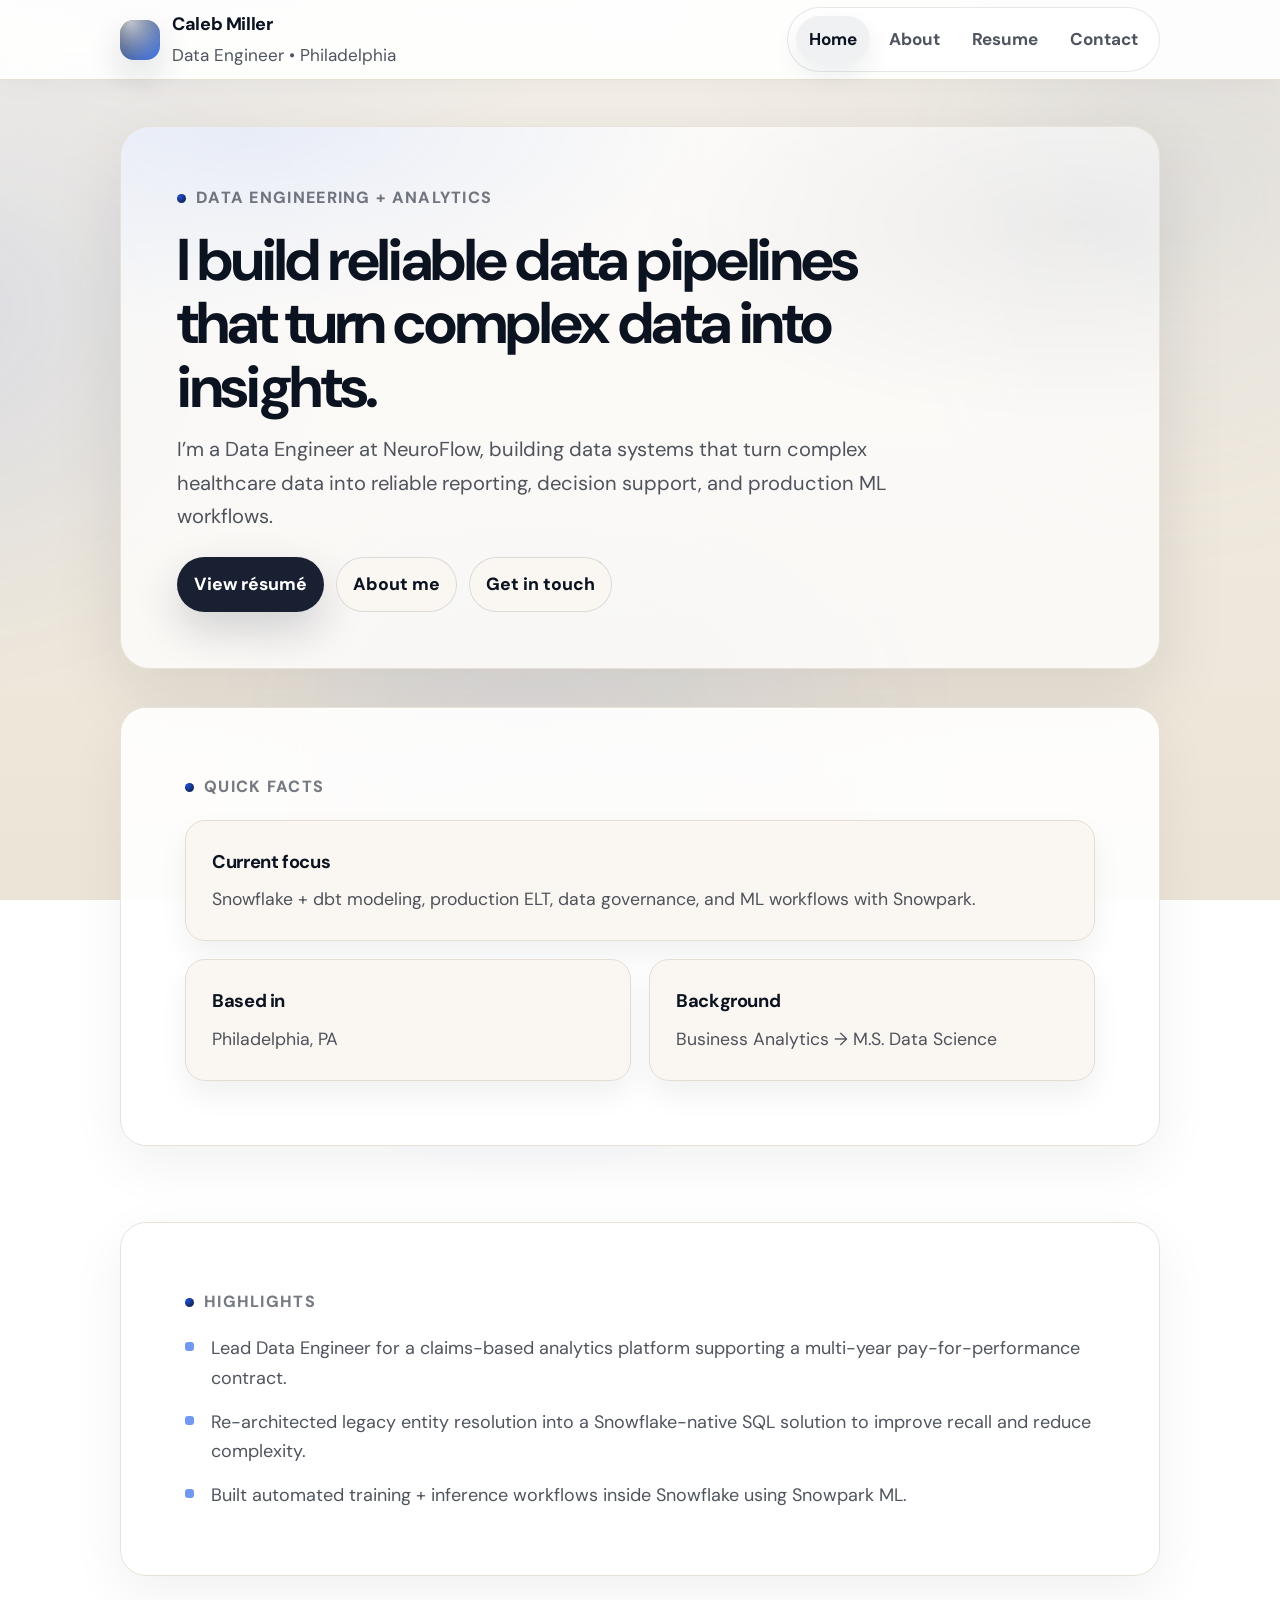
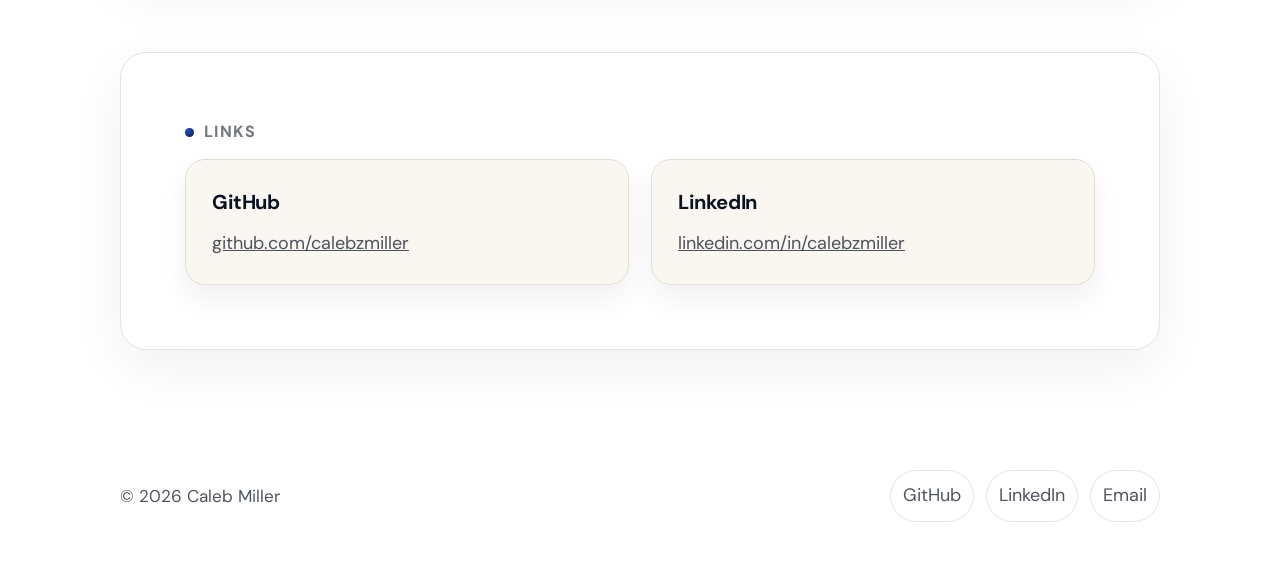
==== index.html @ ff4984d1 "change wording" ====
<!doctype html>
<html lang="en">
<head>
  <meta charset="UTF-8" />
  <meta name="viewport" content="width=device-width, initial-scale=1" />
  <title>Caleb Miller — Data Engineer</title>
  <meta name="description" content="Caleb Miller — Data Engineer in Philadelphia building Snowflake + dbt data platforms in healthcare." />
  <link rel="stylesheet" href="./styles.css?v=1" />
  <link rel="preconnect" href="https://fonts.googleapis.com" />
  <link rel="preconnect" href="https://fonts.gstatic.com" crossorigin />
  <link href="https://fonts.googleapis.com/css2?family=DM+Sans:ital,opsz,wght@0,9..40,400;0,9..40,600;0,9..40,700;1,9..40,400&display=swap" rel="stylesheet" />
</head>
<body>
  <a class="skip-link" href="#main">Skip to content</a>
  <div class="bg-blob blob-1" aria-hidden="true"></div>
  <div class="bg-blob blob-2" aria-hidden="true"></div>
  <div class="bg-blob blob-3" aria-hidden="true"></div>

  <header class="site-header">
    <div class="nav-inner">
      <a class="brand" href="./index.html" aria-label="Home">
        <span class="mark" aria-hidden="true"></span>
        <span>
          <span class="name">Caleb Miller</span>
          <span class="role">Data Engineer • Philadelphia</span>
        </span>
      </a>

      <nav class="nav-links" aria-label="Primary">
        <a class="active" href="./index.html">Home</a>
        <a href="./about.html">About</a>
        <a href="./resume.html">Resume</a>
        <a href="./contact.html">Contact</a>
      </nav>
    </div>
  </header>

  <main id="main">
    <section class="hero">
      <div class="hero-grid hero-grid--single">
        <div>
          <span class="kicker"><span class="dot" aria-hidden="true"></span>Data engineering + analytics</span>
          <h1 class="h1">I build reliable data pipelines that turn complex data into insights.</h1>
          <p class="lede">I’m a Data Engineer at NeuroFlow, building data systems that turn complex healthcare data into reliable reporting, decision support, and production ML workflows.</p>

          <div class="actions">
            <a class="btn primary" href="./resume.html">View résumé</a>
            <a class="btn ghost" href="./about.html">About me</a>
            <a class="btn ghost" href="./contact.html">Get in touch</a>
          </div>
        </div>
      </div>
    </section>

    <section class="section">
      <span class="kicker"><span class="dot" aria-hidden="true"></span>Quick facts</span>
      <div class="grid facts">
        <div class="card fact" style="grid-column: span 12;">
          <h3>Current focus</h3>
          <p>Snowflake + dbt modeling, production ELT, data governance, and ML workflows with Snowpark.</p>
        </div>
        <div class="card fact" style="grid-column: span 6;">
          <h3>Based in</h3>
          <p>Philadelphia, PA</p>
        </div>
        <div class="card fact" style="grid-column: span 6;">
          <h3>Background</h3>
          <p>Business Analytics → M.S. Data Science</p>
        </div>
      </div>
    </section>

    <section class="section">
      <span class="kicker"><span class="dot" aria-hidden="true"></span>Highlights</span>
      <ul class="list">
        <li><span class="bullet" aria-hidden="true"></span><span>Lead Data Engineer for a claims-based analytics platform supporting a multi-year pay-for-performance contract.</span></li>
        <li><span class="bullet" aria-hidden="true"></span><span>Re-architected legacy entity resolution into a Snowflake-native SQL solution to improve recall and reduce complexity.</span></li>
        <li><span class="bullet" aria-hidden="true"></span><span>Built automated training + inference workflows inside Snowflake using Snowpark ML.</span></li>
      </ul>
    </section>

    <section class="section">
      <span class="kicker"><span class="dot" aria-hidden="true"></span>Links</span>
      <div class="grid mt12">
        <div class="card">
          <h3>GitHub</h3>
          <p><a href="https://github.com/calebzmiller" target="_blank" rel="noopener noreferrer">github.com/calebzmiller</a></p>
        </div>
        <div class="card">
          <h3>LinkedIn</h3>
          <p><a href="https://linkedin.com/in/calebzmiller" target="_blank" rel="noopener noreferrer">linkedin.com/in/calebzmiller</a></p>
        </div>
      </div>
    </section>
  </main>

  <footer class="site-footer">
    <div class="footer-inner">
      <div class="small">© <span id="year">2026</span> Caleb Miller</div>
      <nav class="social" aria-label="Social">
        <a href="https://github.com/calebzmiller" target="_blank" rel="noopener noreferrer">GitHub</a>
        <a href="https://linkedin.com/in/calebzmiller" target="_blank" rel="noopener noreferrer">LinkedIn</a>
        <a href="./contact.html">Email</a>
      </nav>
    </div>
  </footer>
</body>
</html>
---- styles.css ----
/* =========================================================
   Caleb Miller — Clean Glass (HTML/CSS only)
   White-first, spacious, modern.
   ========================================================= */

/* Reset */
*, *::before, *::after { box-sizing: border-box; }
html, body { height: 100%; }
body { margin: 0; }
img { max-width: 100%; display: block; }
a { color: inherit; }

:root {
  /* Typography */
  --font: "DM Sans", system-ui, -apple-system, Segoe UI, Roboto, Helvetica, Arial, sans-serif;

  /* Layout */
  --container: 1040px;
  --nav-height: 80px;

  --radius-xl: 26px;
  --radius-lg: 20px;
  --radius-md: 16px;
  --radius-sm: 12px;

  /* Shadows */
  --shadow-soft: 0 24px 70px rgba(15, 23, 42, .10);
  --shadow-card: 0 18px 42px rgba(15, 23, 42, .07);

  /* Glass */
  --glass-bg: rgba(255, 255, 255, 0.74);
  --glass-stroke: rgba(232, 225, 214, 0.95);
  --glass-shadow: var(--shadow-soft);

  /* Surfaces */
  --surface-bg: rgba(255, 255, 255, 0.90);
  --surface-stroke: #e8e1d6;
  --card-bg: #faf7f2;
  --card-stroke: #e4ddd2;

  /* White-first palette */
  --bg0: #f3efe8;
  --bg1: #ece4d6;
  --text: #0b1220;
  --muted: rgba(11, 18, 32, 0.72);
  --muted-2: rgba(11, 18, 32, 0.56);

  /* Accent (subtle, professional) */
  --accent: #0f172a;   /* navy */
  --accent-2: #1d4ed8; /* blue */

  --focus: rgba(37, 99, 235, .18);
}



html {
  font-family: var(--font);
  font-size: 18px;
  line-height: 1.65;
  color: var(--text);
  background:
    radial-gradient(900px 560px at 12% -14%, rgba(29,78,216,.09), transparent 58%),
    radial-gradient(860px 520px at 92% 0%, rgba(15,23,42,.05), transparent 60%),
    radial-gradient(820px 520px at 48% 118%, rgba(180, 154, 106, .14), transparent 58%),
    linear-gradient(180deg, var(--bg0), var(--bg1));
  background-attachment: fixed;
}

body {
  min-height: 100%;
  display: flex;
  flex-direction: column;
}

/* Accessibility */
.skip-link {
  position: absolute;
  left: -999px;
  top: 12px;
  z-index: 999;
  padding: 10px 12px;
  border-radius: 12px;
  background: var(--glass-bg);
  border: 1px solid var(--glass-stroke);
}
.skip-link:focus { left: 12px; }

/* Decorative blobs (CSS only, very subtle) */
.bg-blob {
  position: fixed;
  width: 560px;
  height: 560px;
  filter: blur(70px);
  opacity: .22;
  pointer-events: none;
  z-index: -1;
  transform: translate3d(0,0,0);
  animation: floaty 16s ease-in-out infinite;
}
.bg-blob.blob-1 {
  left: -220px;
  top: 140px;
  background: radial-gradient(circle at 30% 30%, rgba(37,99,235,.55), transparent 62%);
}
.bg-blob.blob-2 {
  right: -260px;
  top: 40px;
  width: 520px;
  height: 520px;
  background: radial-gradient(circle at 30% 30%, rgba(148,163,184,.65), transparent 62%);
  animation-duration: 18s;
}
.bg-blob.blob-3 {
  left: 25%;
  bottom: -320px;
  width: 680px;
  height: 680px;
  background: radial-gradient(circle at 30% 30%, rgba(37,99,235,.38), transparent 62%);
  animation-duration: 20s;
}

@keyframes floaty {
  0%, 100% { transform: translateY(0) translateX(0) scale(1); }
  50% { transform: translateY(-22px) translateX(12px) scale(1.03); }
}

/* Header / Nav */
.site-header {
  position: sticky;
  top: 0;
  z-index: 50;
  min-height: var(--nav-height);
  display: flex;
  align-items: center;
  backdrop-filter: blur(16px);
  -webkit-backdrop-filter: blur(16px);
  background: rgba(255, 255, 255, 0.92);
  border-bottom: 1px solid #e6dfd4;
  box-shadow: 0 6px 20px rgba(0, 0, 0, 0.03);
  padding: 1.25rem 0;
}


.nav-inner {
  width: min(var(--container), calc(100% - 40px));
  margin: 0 auto;
  display: flex;
  align-items: center;
  justify-content: space-between;
  gap: 18px;
}

.brand {
  display: flex;
  align-items: center;
  gap: 12px;
  text-decoration: none;
}

.mark {
  width: 40px;
  height: 40px;
  border-radius: 14px;
  background: linear-gradient(135deg, rgba(15,23,42,.92), rgba(37,99,235,.82));
  box-shadow: 0 16px 34px rgba(15,23,42,.14);
  position: relative;
  overflow: hidden;
}
.mark::after {
  content: "";
  position: absolute;
  inset: -40%;
  background: radial-gradient(circle at 30% 30%, rgba(255,255,255,.70), transparent 58%);
  transform: rotate(18deg);
}

.brand .name { font-weight: 750; letter-spacing: -0.02em; }
.brand .role {
  display: block;
  font-size: .95rem;
  color: var(--muted);
  margin-top: 2px;
}

.nav-links {
  display: flex;
  align-items: center;
  gap: 6px;
  padding: 8px;
  border-radius: 999px;
  background: rgba(255,255,255,.70);
  border: 1px solid rgba(15,23,42,.10);
}


.nav-links a {
  text-decoration: none;
  color: var(--muted);
  font-weight: 700;
  font-size: .95rem;
  padding: 9px 13px;
  border-radius: 999px;
  transition: background .2s ease, color .2s ease, transform .2s ease;
}

.nav-links a:hover {
  color: var(--text);
  background: rgba(37,99,235,.08);
}

.nav-links a.active {
  color: var(--text);
  background: rgba(15,23,42,.06);
  box-shadow: 0 12px 26px rgba(15,23,42,.08);
}


/* Main layout */
main {
  width: min(var(--container), calc(100% - 40px));
  margin: 46px auto 86px;
  flex: 1;
}

.section {
  padding: clamp(44px, 5vw, 64px);
  border-radius: var(--radius-xl);
  background: var(--surface-bg);
  border: 1px solid var(--surface-stroke);
  box-shadow: 0 18px 55px rgba(15, 23, 42, .06);
}

.section + .section { margin-top: 76px; }


.section{
  position: relative;
  overflow: hidden;
}
.section::before{
  content:"";
  position:absolute;
  inset:0;
  border-radius: inherit;
  pointer-events:none;
  box-shadow: inset 0 1px 0 rgba(255,255,255,.75), inset 0 0 0 1px rgba(255,255,255,.20);
}
.section > *{
  position: relative;
}
.kicker {
  display: inline-flex;
  align-items: center;
  gap: 10px;
  font-size: .9rem;
  font-weight: 800;
  letter-spacing: 0.08em;
  color: var(--muted-2);
  text-transform: uppercase;
}

.kicker .dot {
  width: 9px;
  height: 9px;
  border-radius: 999px;
  background: radial-gradient(circle at 30% 30%, var(--accent-2), var(--accent));
}

.h1 {
  font-size: clamp(2.1rem, 4.6vw, 3.6rem);
  line-height: 1.08;
  margin: 16px 0 14px;
  letter-spacing: -0.04em;
}

.lede {
  font-size: 1.12rem;
  color: var(--muted);
  max-width: 70ch;
  margin: 0;
}

/* Hero */
.hero {
  margin-bottom: 6px;
  padding: 56px;
  border-radius: calc(var(--radius-xl) + 4px);
  background:
    radial-gradient(820px 340px at 12% 0%, rgba(37,99,235,.09), transparent 58%),
    radial-gradient(760px 340px at 92% 18%, rgba(15,23,42,.06), transparent 58%),
    var(--glass-bg);
  border: 1px solid var(--glass-stroke);
  box-shadow: var(--glass-shadow);
  overflow: hidden;
  position: relative;
}

.hero-grid {
  display: grid;
  grid-template-columns: 1.2fr .8fr;
  gap: 34px;
  align-items: center;
}

@media (max-width: 920px) {
  .hero { padding: 44px; }
  .hero-grid { grid-template-columns: 1fr; gap: 26px; }
}

.hero .actions {
  display: flex;
  gap: 12px;
  flex-wrap: wrap;
  margin-top: 24px;
}

.actions {
  display: flex;
  gap: 12px;
  flex-wrap: wrap;
  margin-top: 16px;
}

/* Buttons */
.btn {
  display: inline-flex;
  align-items: center;
  justify-content: center;
  gap: 10px;
  padding: 12px 16px;
  border-radius: 999px;
  border: 1px solid rgba(15,23,42,.14);
  text-decoration: none;
  font-weight: 800;
  font-size: .98rem;
  transition: transform .15s ease, box-shadow .15s ease, background .15s ease, border-color .15s ease;
  will-change: transform;
}

.btn.primary {
  background: rgba(15,23,42,.96);
  color: white;
  border-color: transparent;
  box-shadow: 0 18px 44px rgba(15,23,42,.18);
}

.btn.primary:hover {
  transform: translateY(-1px);
  box-shadow: 0 26px 70px rgba(15,23,42,.22);
}

.btn.ghost {
  background: rgba(250,247,242,.92);
  color: var(--text);
  border-color: rgba(15,23,42,.12);
}


.btn.ghost:hover { transform: translateY(-1px); }

/* Cards */
.grid {
  display: grid;
  grid-template-columns: repeat(12, 1fr);
  gap: 22px;
}

.card {
  grid-column: span 6;
  padding: 26px;
  border-radius: var(--radius-lg);
  background: var(--card-bg);
  border: 1px solid var(--card-stroke);
  box-shadow: 0 14px 30px rgba(15, 23, 42, .06);
}


.card h3 {
  margin: 0 0 10px;
  font-size: 1.12rem;
  letter-spacing: -0.02em;
}
.card p { margin: 0; color: var(--muted); }

@media (max-width: 920px) {
  .card { grid-column: span 12; }
}

/* Lists */
.list {
  margin: 18px 0 0;
  padding: 0;
  list-style: none;
  display: grid;
  gap: 14px;
  max-width: 78ch;
}

.list li {
  display: grid;
  grid-template-columns: 14px 1fr;
  gap: 12px;
  color: var(--muted);
}

.bullet {
  margin-top: 8px;
  width: 9px;
  height: 9px;
  border-radius: 3px;
  background: rgba(37,99,235,.65);
}

/* Timeline */
.timeline {
  margin: 18px 0 0;
  padding: 0;
  list-style: none;
  display: grid;
  gap: 16px;
}

.timeline li {
  position: relative;
  padding: 20px 22px;
  border-radius: var(--radius-lg);
  background: var(--card-bg);
  border: 1px solid var(--card-stroke);
}


.timeline .top {
  display: flex;
  flex-wrap: wrap;
  align-items: baseline;
  justify-content: space-between;
  gap: 10px;
}
.timeline .title { font-weight: 850; letter-spacing: -0.02em; }
.timeline .meta { color: var(--muted-2); font-size: .98rem; }

/* Resume embed */
.pdf {
  width: 100%;
  height: min(78vh, 880px);
  border-radius: var(--radius-xl);
  border: 1px solid var(--card-stroke);
  overflow: hidden;
  background: var(--card-bg);
}

/* Contact form */
.form {
  display: grid;
  gap: 14px;
  max-width: 720px;
}

.field { display: grid; gap: 7px; }
label { font-weight: 800; font-size: .98rem; }

input, textarea {
  font: inherit;
  padding: 13px 14px;
  border-radius: 14px;
  border: 1px solid rgba(15,23,42,.14);
  background: rgba(250,247,242,.92);
  color: var(--text);
  outline: none;
}


input:focus, textarea:focus {
  border-color: rgba(37,99,235,.55);
  box-shadow: 0 0 0 5px var(--focus);
}

.helper { color: var(--muted); font-size: .98rem; }

/* Footer */
.site-footer {
  padding: 34px 0 44px;
  color: var(--muted);
}

.footer-inner {
  width: min(var(--container), calc(100% - 40px));
  margin: 0 auto;
  display: flex;
  align-items: center;
  justify-content: space-between;
  gap: 14px;
  flex-wrap: wrap;
}

.social {
  display: flex;
  gap: 12px;
}

.social a {
  text-decoration: none;
  padding: 10px 12px;
  border-radius: 999px;
  background: rgba(255,255,255,.62);
  border: 1px solid rgba(15,23,42,.10);
  transition: transform .15s ease, background .15s ease;
}


.social a:hover { transform: translateY(-1px); background: rgba(37,99,235,.08); }

/* Small utilities */
.small { font-size: .95rem; }
.m0 { margin: 0 !important; }
.mt8 { margin-top: 8px !important; }
.mt12 { margin-top: 12px !important; }
.mt16 { margin-top: 16px !important; }
.mt20 { margin-top: 20px !important; }

/* Prose spacing for long text blocks */
.prose { max-width: 78ch; }
.prose p { margin: 0; color: var(--muted); }
.prose p + p { margin-top: 14px; }


main > section + section { margin-top: 38px; }

.hero-grid--single { grid-template-columns: 1fr; max-width: 760px; }

.facts { margin-top: 18px; gap: 18px; }
.fact h3 { font-size: 1.02rem; margin-bottom: 8px; }
.fact p { font-size: 0.98rem; }

@media (max-width: 820px) {
  main { margin: 32px auto 72px; }
  .hero { padding: 44px; }
  .section { padding: 40px; }
  main > section + section { margin-top: 28px; }
}
@media (max-width: 520px) {
  .hero { padding: 32px; }
  .section { padding: 28px; }
}
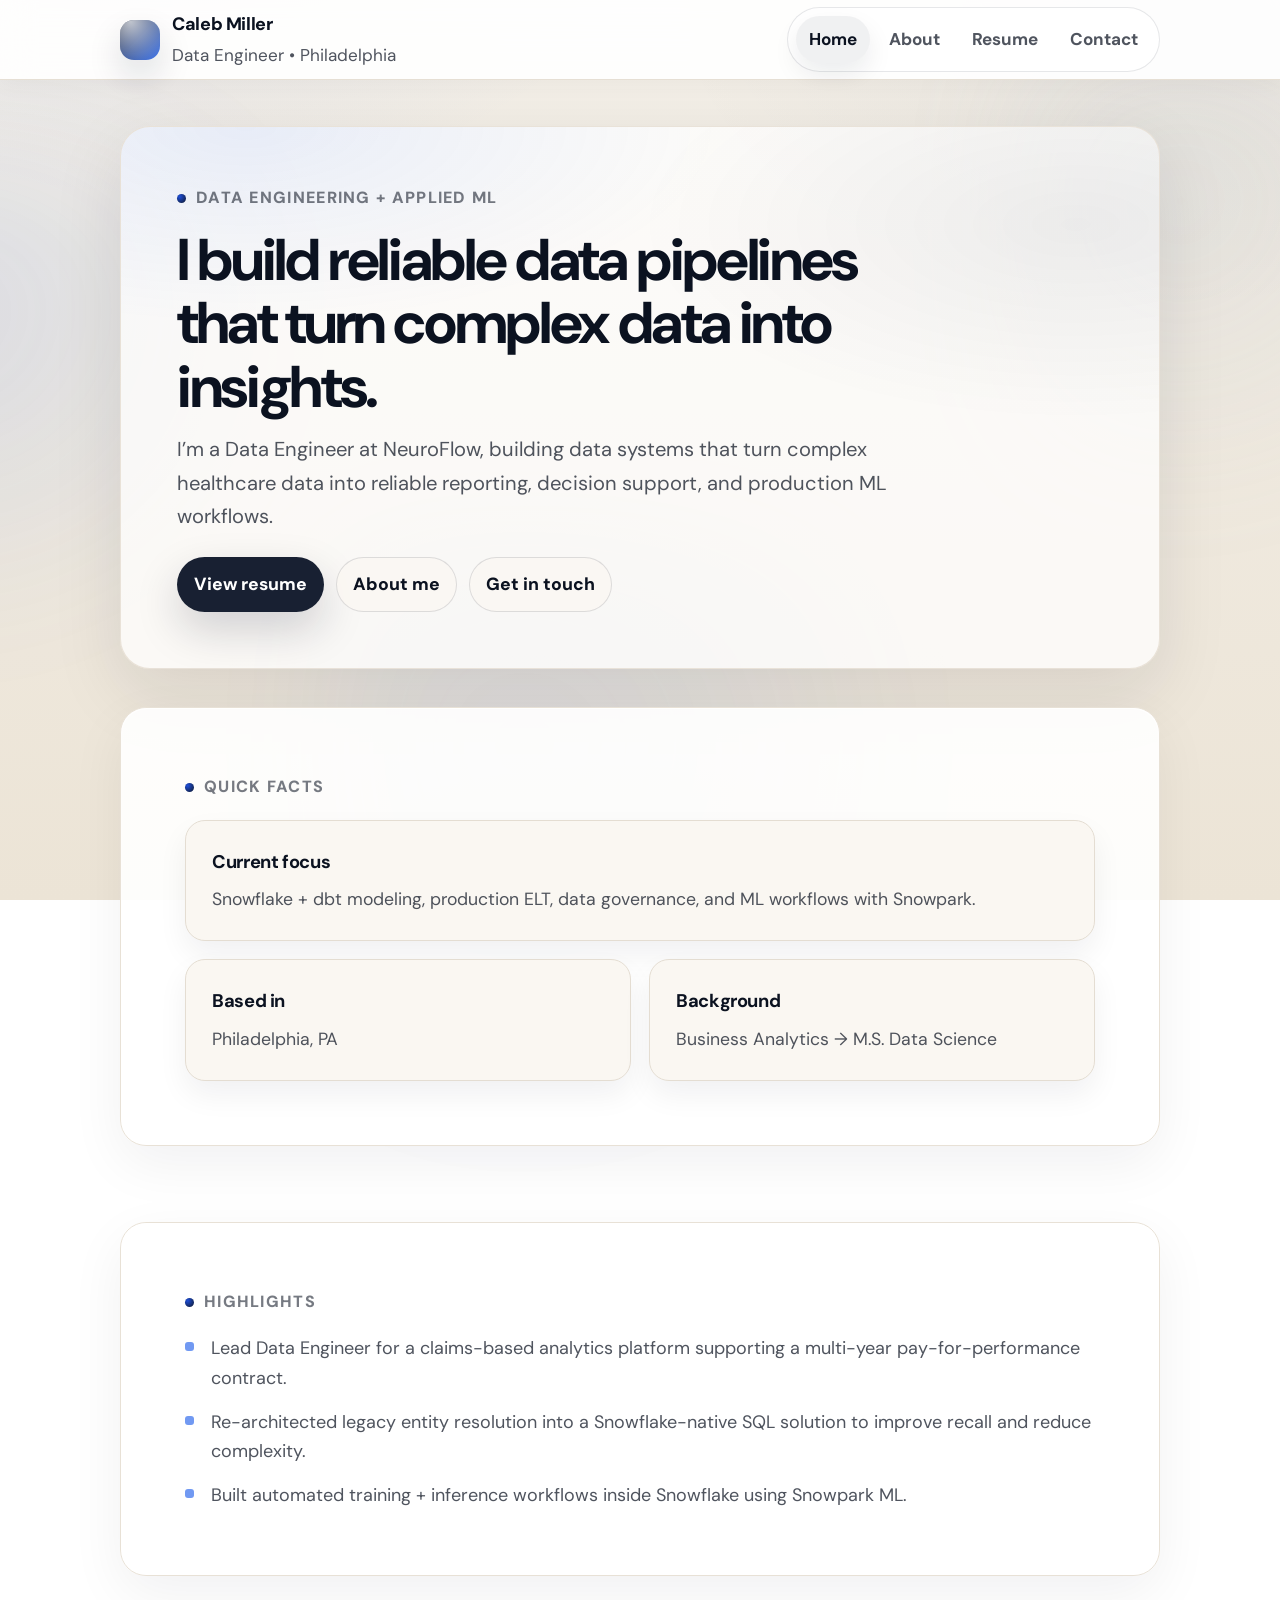
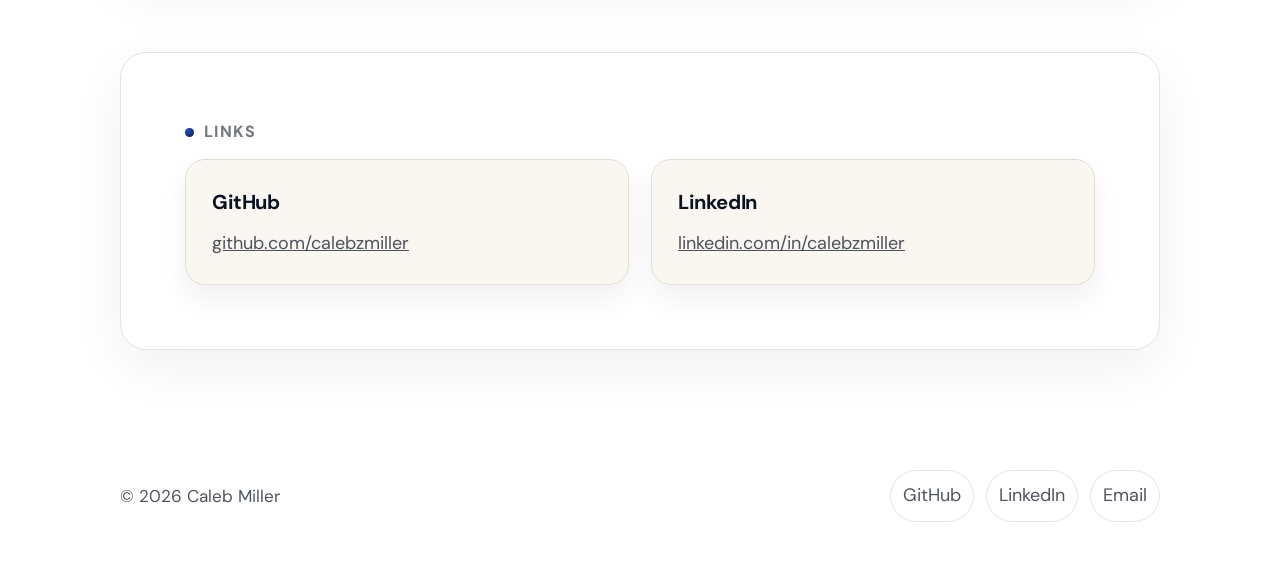
==== commit 5215b900: "update wording" ====
--- a/index.html
+++ b/index.html
@@ -39,12 +39,12 @@
     <section class="hero">
       <div class="hero-grid hero-grid--single">
         <div>
-          <span class="kicker"><span class="dot" aria-hidden="true"></span>Data engineering + analytics</span>
+          <span class="kicker"><span class="dot" aria-hidden="true"></span>Data Engineering + Applied ML</span>
           <h1 class="h1">I build reliable data pipelines that turn complex data into insights.</h1>
           <p class="lede">I’m a Data Engineer at NeuroFlow, building data systems that turn complex healthcare data into reliable reporting, decision support, and production ML workflows.</p>
 
           <div class="actions">
-            <a class="btn primary" href="./resume.html">View résumé</a>
+            <a class="btn primary" href="./resume.html">View resume</a>
             <a class="btn ghost" href="./about.html">About me</a>
             <a class="btn ghost" href="./contact.html">Get in touch</a>
           </div>
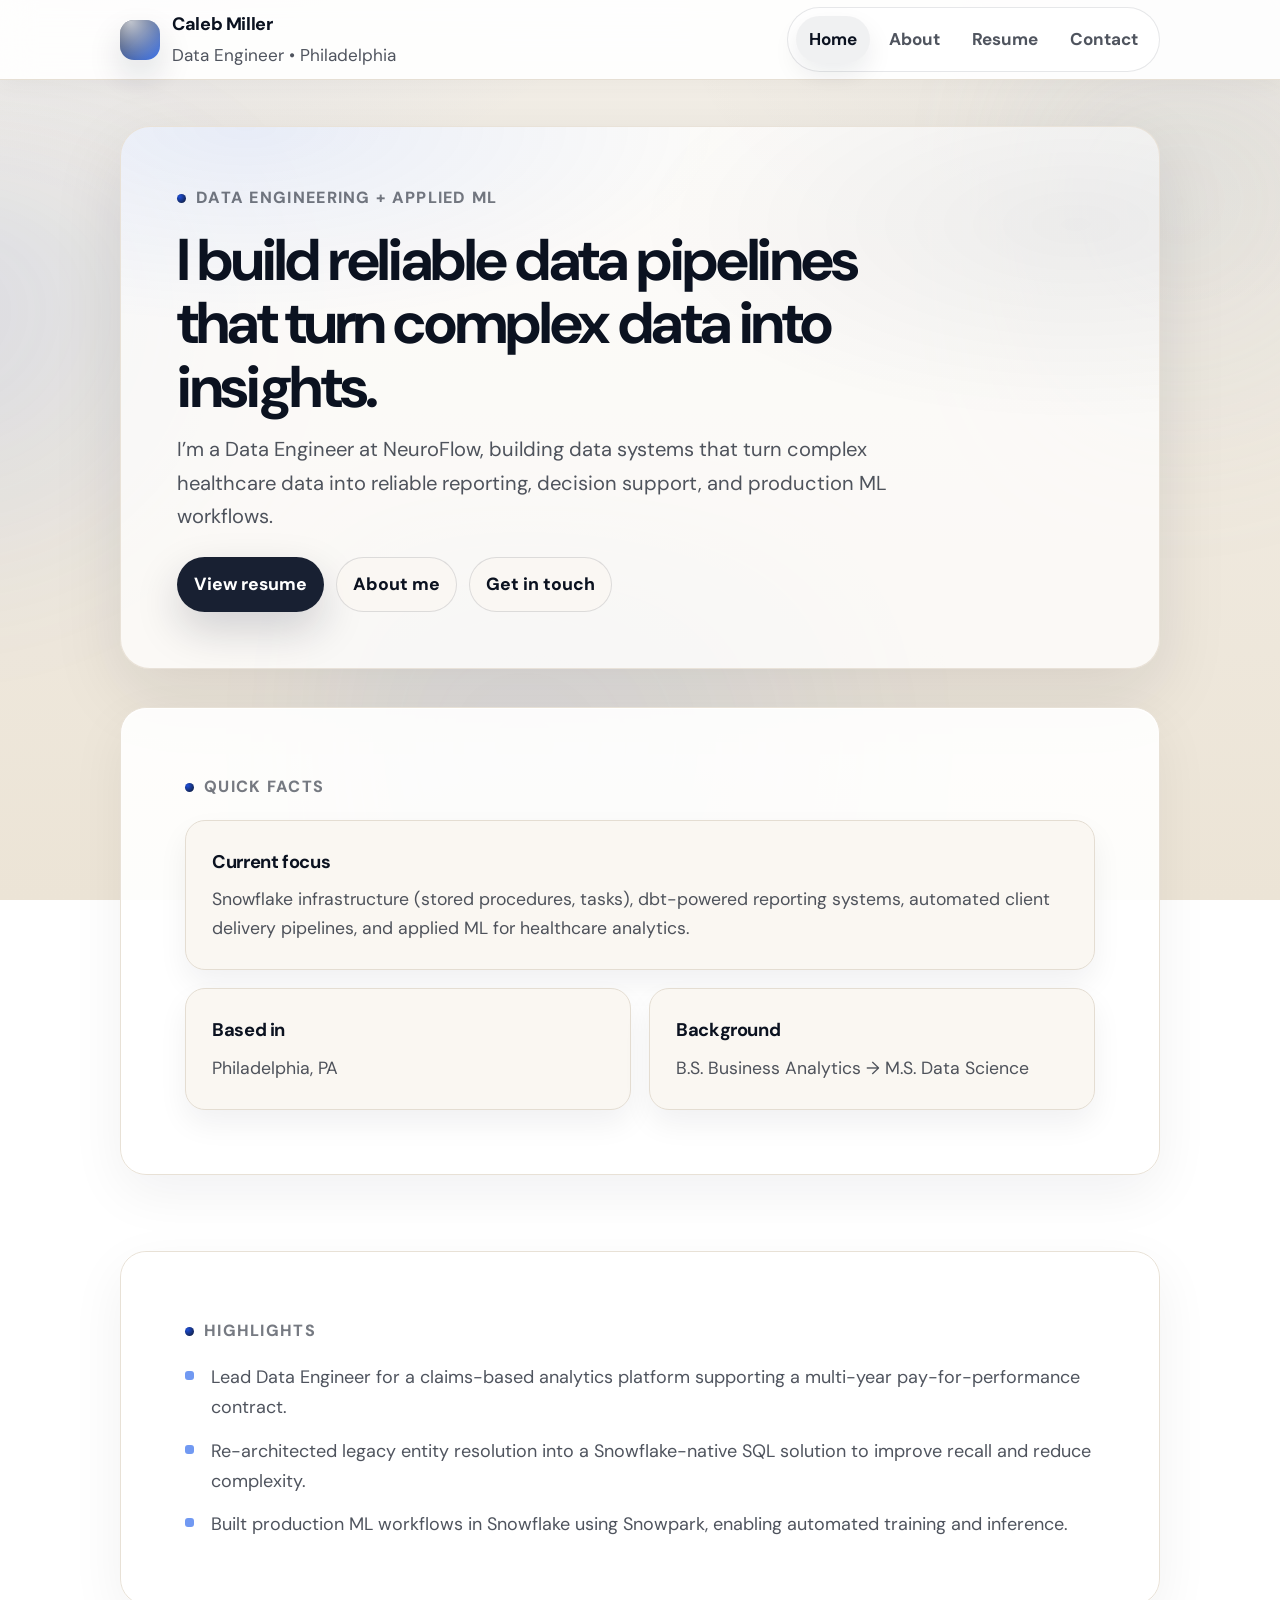
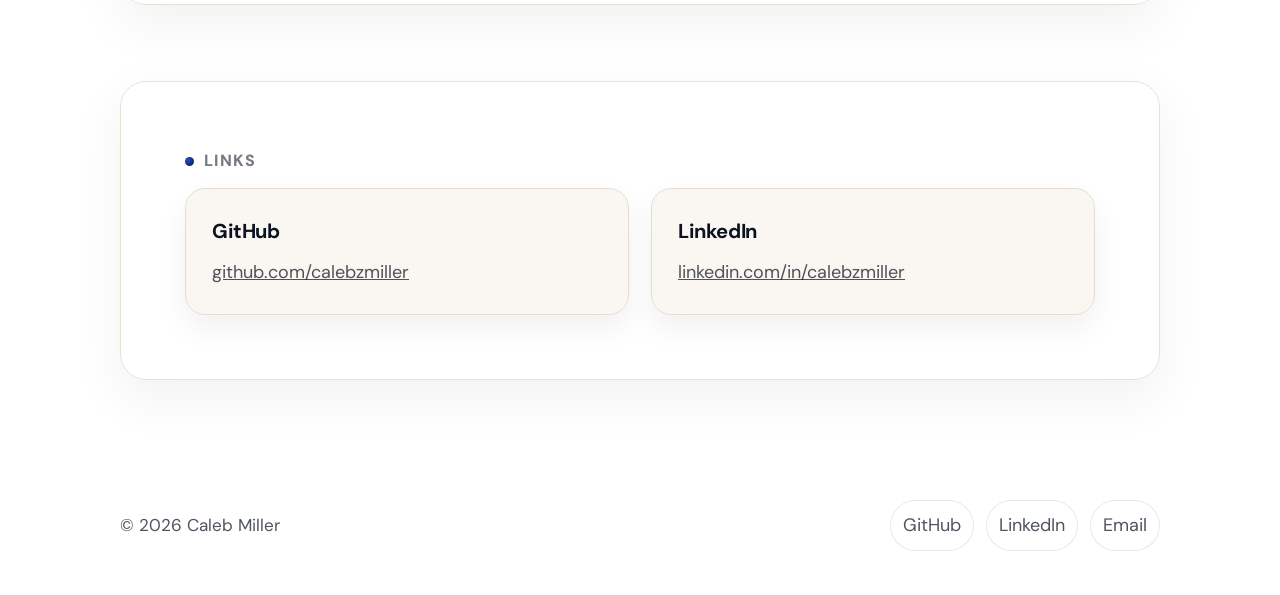
==== commit 6b35afd5: "update wording" ====
--- a/index.html
+++ b/index.html
@@ -57,7 +57,7 @@
       <div class="grid facts">
         <div class="card fact" style="grid-column: span 12;">
           <h3>Current focus</h3>
-          <p>Snowflake + dbt modeling, production ELT, data governance, and ML workflows with Snowpark.</p>
+          <p>Snowflake infrastructure (stored procedures, tasks), dbt-powered reporting systems, automated client delivery pipelines, and applied ML for healthcare analytics.</p>
         </div>
         <div class="card fact" style="grid-column: span 6;">
           <h3>Based in</h3>
@@ -65,7 +65,7 @@
         </div>
         <div class="card fact" style="grid-column: span 6;">
           <h3>Background</h3>
-          <p>Business Analytics → M.S. Data Science</p>
+          <p>B.S. Business Analytics → M.S. Data Science</p>
         </div>
       </div>
     </section>
@@ -75,7 +75,7 @@
       <ul class="list">
         <li><span class="bullet" aria-hidden="true"></span><span>Lead Data Engineer for a claims-based analytics platform supporting a multi-year pay-for-performance contract.</span></li>
         <li><span class="bullet" aria-hidden="true"></span><span>Re-architected legacy entity resolution into a Snowflake-native SQL solution to improve recall and reduce complexity.</span></li>
-        <li><span class="bullet" aria-hidden="true"></span><span>Built automated training + inference workflows inside Snowflake using Snowpark ML.</span></li>
+        <li><span class="bullet" aria-hidden="true"></span><span>Built production ML workflows in Snowflake using Snowpark, enabling automated training and inference.</span></li>
       </ul>
     </section>
 
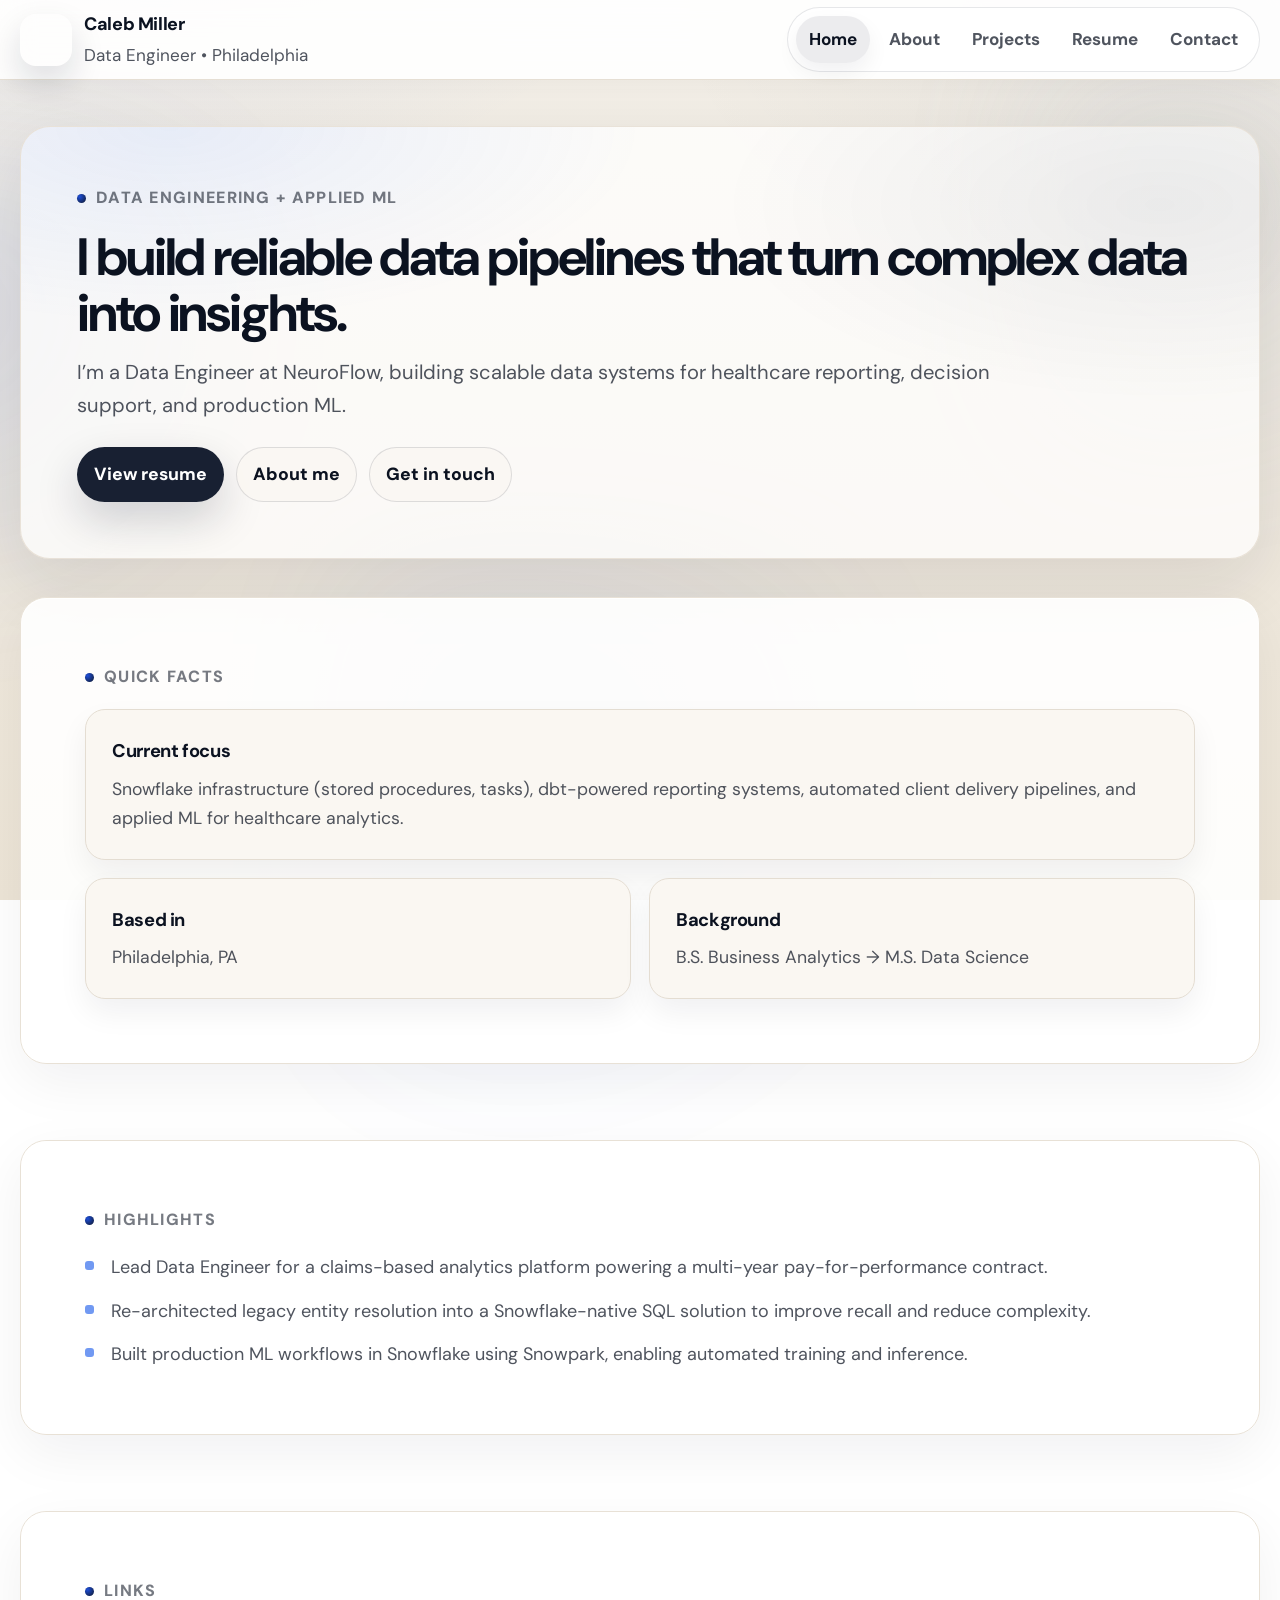
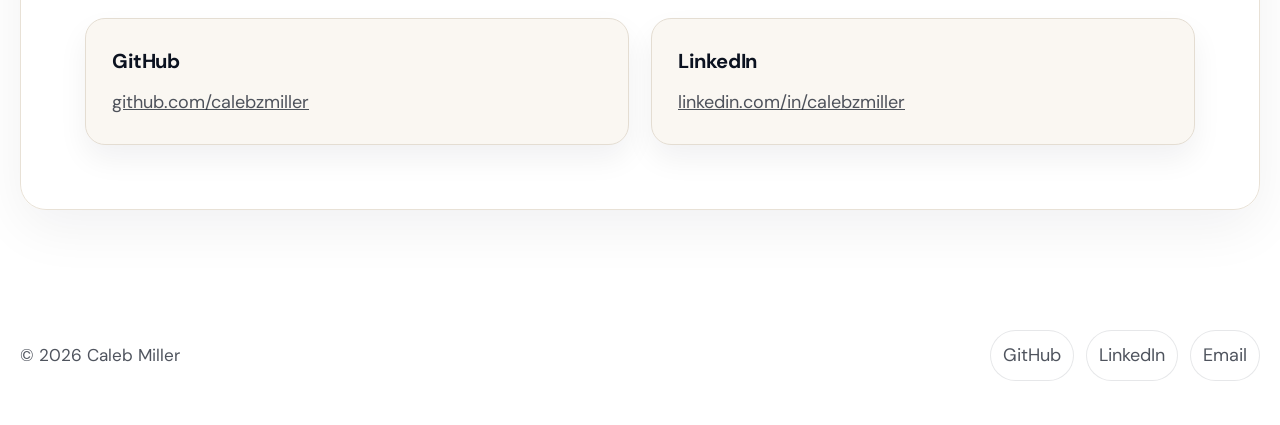
==== commit 89ff353c: "make font adjustments" ====
--- a/index.html
+++ b/index.html
@@ -29,6 +29,7 @@
       <nav class="nav-links" aria-label="Primary">
         <a class="active" href="./index.html">Home</a>
         <a href="./about.html">About</a>
+        <a href="./projects.html">Projects</a>
         <a href="./resume.html">Resume</a>
         <a href="./contact.html">Contact</a>
       </nav>
@@ -40,8 +41,8 @@
       <div class="hero-grid hero-grid--single">
         <div>
           <span class="kicker"><span class="dot" aria-hidden="true"></span>Data Engineering + Applied ML</span>
-          <h1 class="h1">I build reliable data pipelines that turn complex data into insights.</h1>
-          <p class="lede">I’m a Data Engineer at NeuroFlow, building data systems that turn complex healthcare data into reliable reporting, decision support, and production ML workflows.</p>
+          <h1 class="h1 hero-title">I build reliable data pipelines that turn complex data into insights.</h1>
+          <p class="lede">I’m a Data Engineer at NeuroFlow, building scalable data systems for healthcare reporting, decision support, and production ML.</p>
 
           <div class="actions">
             <a class="btn primary" href="./resume.html">View resume</a>
@@ -73,7 +74,7 @@
     <section class="section">
       <span class="kicker"><span class="dot" aria-hidden="true"></span>Highlights</span>
       <ul class="list">
-        <li><span class="bullet" aria-hidden="true"></span><span>Lead Data Engineer for a claims-based analytics platform supporting a multi-year pay-for-performance contract.</span></li>
+        <li><span class="bullet" aria-hidden="true"></span><span>Lead Data Engineer for a claims-based analytics platform powering a multi-year pay-for-performance contract.</span></li>
         <li><span class="bullet" aria-hidden="true"></span><span>Re-architected legacy entity resolution into a Snowflake-native SQL solution to improve recall and reduce complexity.</span></li>
         <li><span class="bullet" aria-hidden="true"></span><span>Built production ML workflows in Snowflake using Snowpark, enabling automated training and inference.</span></li>
       </ul>
@@ -84,7 +85,7 @@
       <div class="grid mt12">
         <div class="card">
           <h3>GitHub</h3>
-          <p><a href="https://github.com/calebzmiller" target="_blank" rel="noopener noreferrer">github.com/calebzmiller</a></p>
+          <p><a href="https://github.com/caleb10miller" target="_blank" rel="noopener noreferrer">github.com/calebzmiller</a></p>
         </div>
         <div class="card">
           <h3>LinkedIn</h3>
--- a/styles.css
+++ b/styles.css
@@ -15,7 +15,7 @@
   --font: "DM Sans", system-ui, -apple-system, Segoe UI, Roboto, Helvetica, Arial, sans-serif;
 
   /* Layout */
-  --container: 1040px;
+  --container: 1320px;
   --nav-height: 80px;
 
   --radius-xl: 26px;
@@ -159,20 +159,12 @@
 }
 
 .mark {
-  width: 40px;
-  height: 40px;
-  border-radius: 14px;
-  background: linear-gradient(135deg, rgba(15,23,42,.92), rgba(37,99,235,.82));
+  width: 52px;
+  height: 52px;
+  border-radius: 16px;
+  overflow: hidden;
+  background: url("./photos/headshot_for_header.jpg") center/cover no-repeat; 
   box-shadow: 0 16px 34px rgba(15,23,42,.14);
-  position: relative;
-  overflow: hidden;
-}
-.mark::after {
-  content: "";
-  position: absolute;
-  inset: -40%;
-  background: radial-gradient(circle at 30% 30%, rgba(255,255,255,.70), transparent 58%);
-  transform: rotate(18deg);
 }
 
 .brand .name { font-weight: 750; letter-spacing: -0.02em; }
@@ -210,9 +202,9 @@
 }
 
 .nav-links a.active {
-  color: var(--text);
-  background: rgba(15,23,42,.06);
-  box-shadow: 0 12px 26px rgba(15,23,42,.08);
+  color: #0b1220; /* slightly darker + crisper */
+  background: rgba(15,23,42,.08); /* a touch stronger */
+  box-shadow: 0 10px 22px rgba(15,23,42,.06);
 }
 
 
@@ -303,6 +295,10 @@
   align-items: center;
 }
 
+.hero-title {
+  font-size: clamp(1.9rem, 4.1vw, 3.1rem);
+}
+
 @media (max-width: 920px) {
   .hero { padding: 44px; }
   .hero-grid { grid-template-columns: 1fr; gap: 26px; }
@@ -394,7 +390,7 @@
   list-style: none;
   display: grid;
   gap: 14px;
-  max-width: 78ch;
+  max-width: 1180px;
 }
 
 .list li {
@@ -527,7 +523,10 @@
 
 main > section + section { margin-top: 38px; }
 
-.hero-grid--single { grid-template-columns: 1fr; max-width: 760px; }
+.hero-grid--single {
+  grid-template-columns: 1fr;
+  max-width: none;
+}
 
 .facts { margin-top: 18px; gap: 18px; }
 .fact h3 { font-size: 1.02rem; margin-bottom: 8px; }
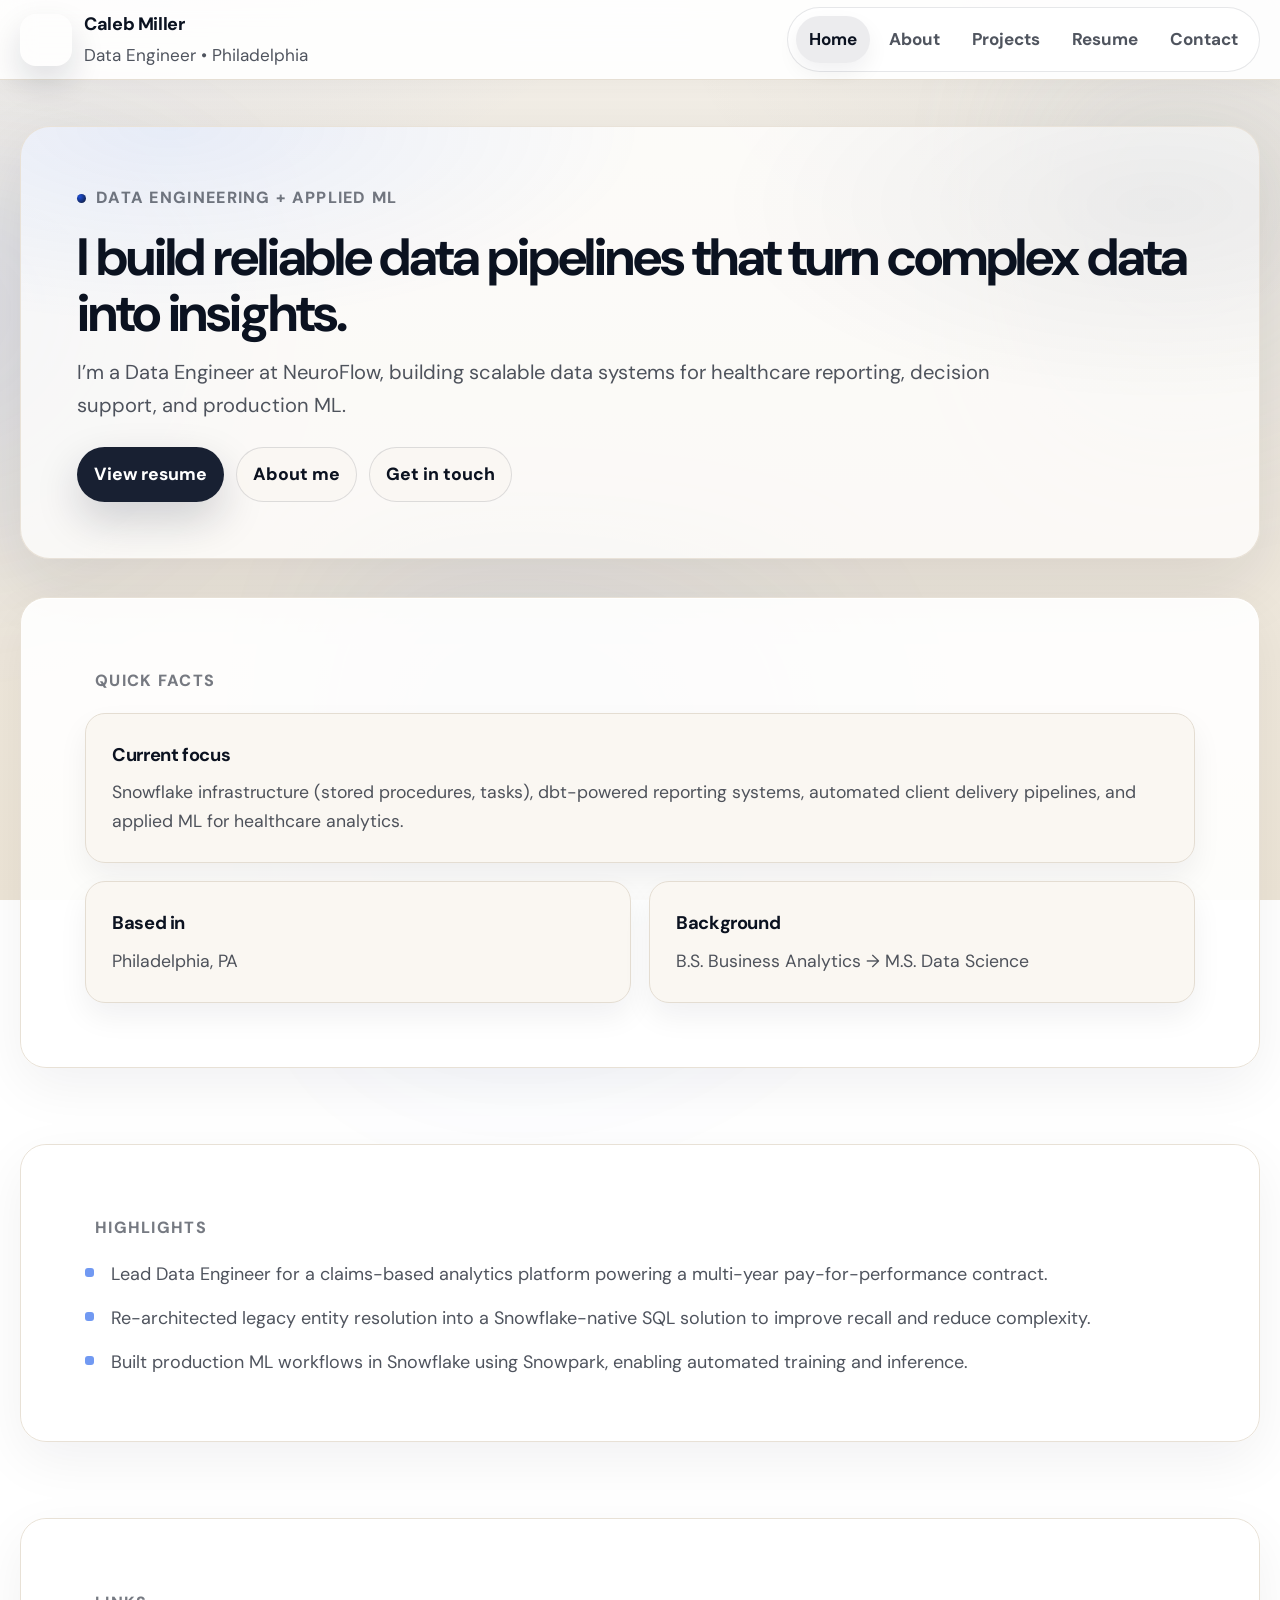
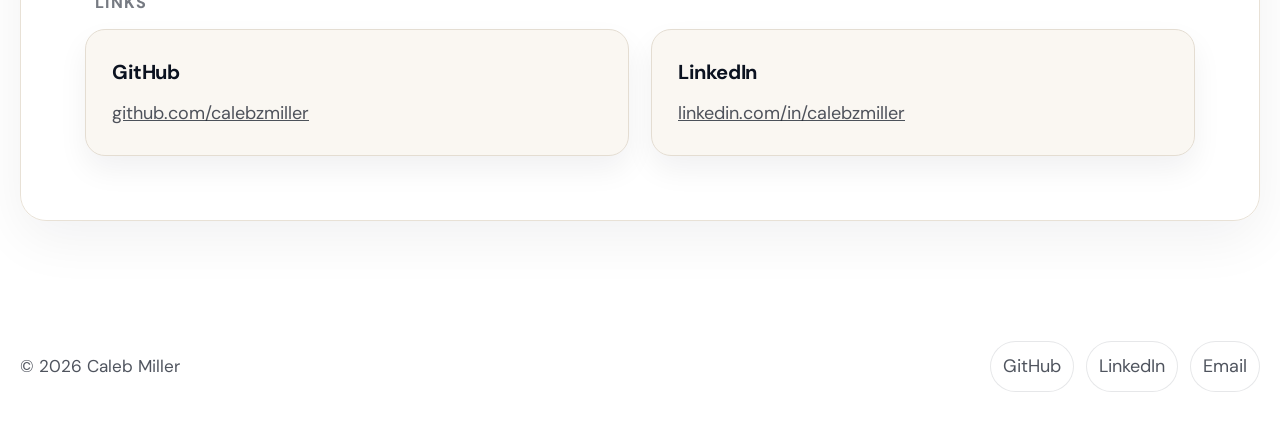
==== commit 1752199f: "remove dot from kicker headers" ====
--- a/index.html
+++ b/index.html
@@ -54,7 +54,7 @@
     </section>
 
     <section class="section">
-      <span class="kicker"><span class="dot" aria-hidden="true"></span>Quick facts</span>
+      <span class="kicker"><span aria-hidden="true"></span>Quick facts</span>
       <div class="grid facts">
         <div class="card fact" style="grid-column: span 12;">
           <h3>Current focus</h3>
@@ -72,7 +72,7 @@
     </section>
 
     <section class="section">
-      <span class="kicker"><span class="dot" aria-hidden="true"></span>Highlights</span>
+      <span class="kicker"><span aria-hidden="true"></span>Highlights</span>
       <ul class="list">
         <li><span class="bullet" aria-hidden="true"></span><span>Lead Data Engineer for a claims-based analytics platform powering a multi-year pay-for-performance contract.</span></li>
         <li><span class="bullet" aria-hidden="true"></span><span>Re-architected legacy entity resolution into a Snowflake-native SQL solution to improve recall and reduce complexity.</span></li>
@@ -81,7 +81,7 @@
     </section>
 
     <section class="section">
-      <span class="kicker"><span class="dot" aria-hidden="true"></span>Links</span>
+      <span class="kicker"><span aria-hidden="true"></span>Links</span>
       <div class="grid mt12">
         <div class="card">
           <h3>GitHub</h3>
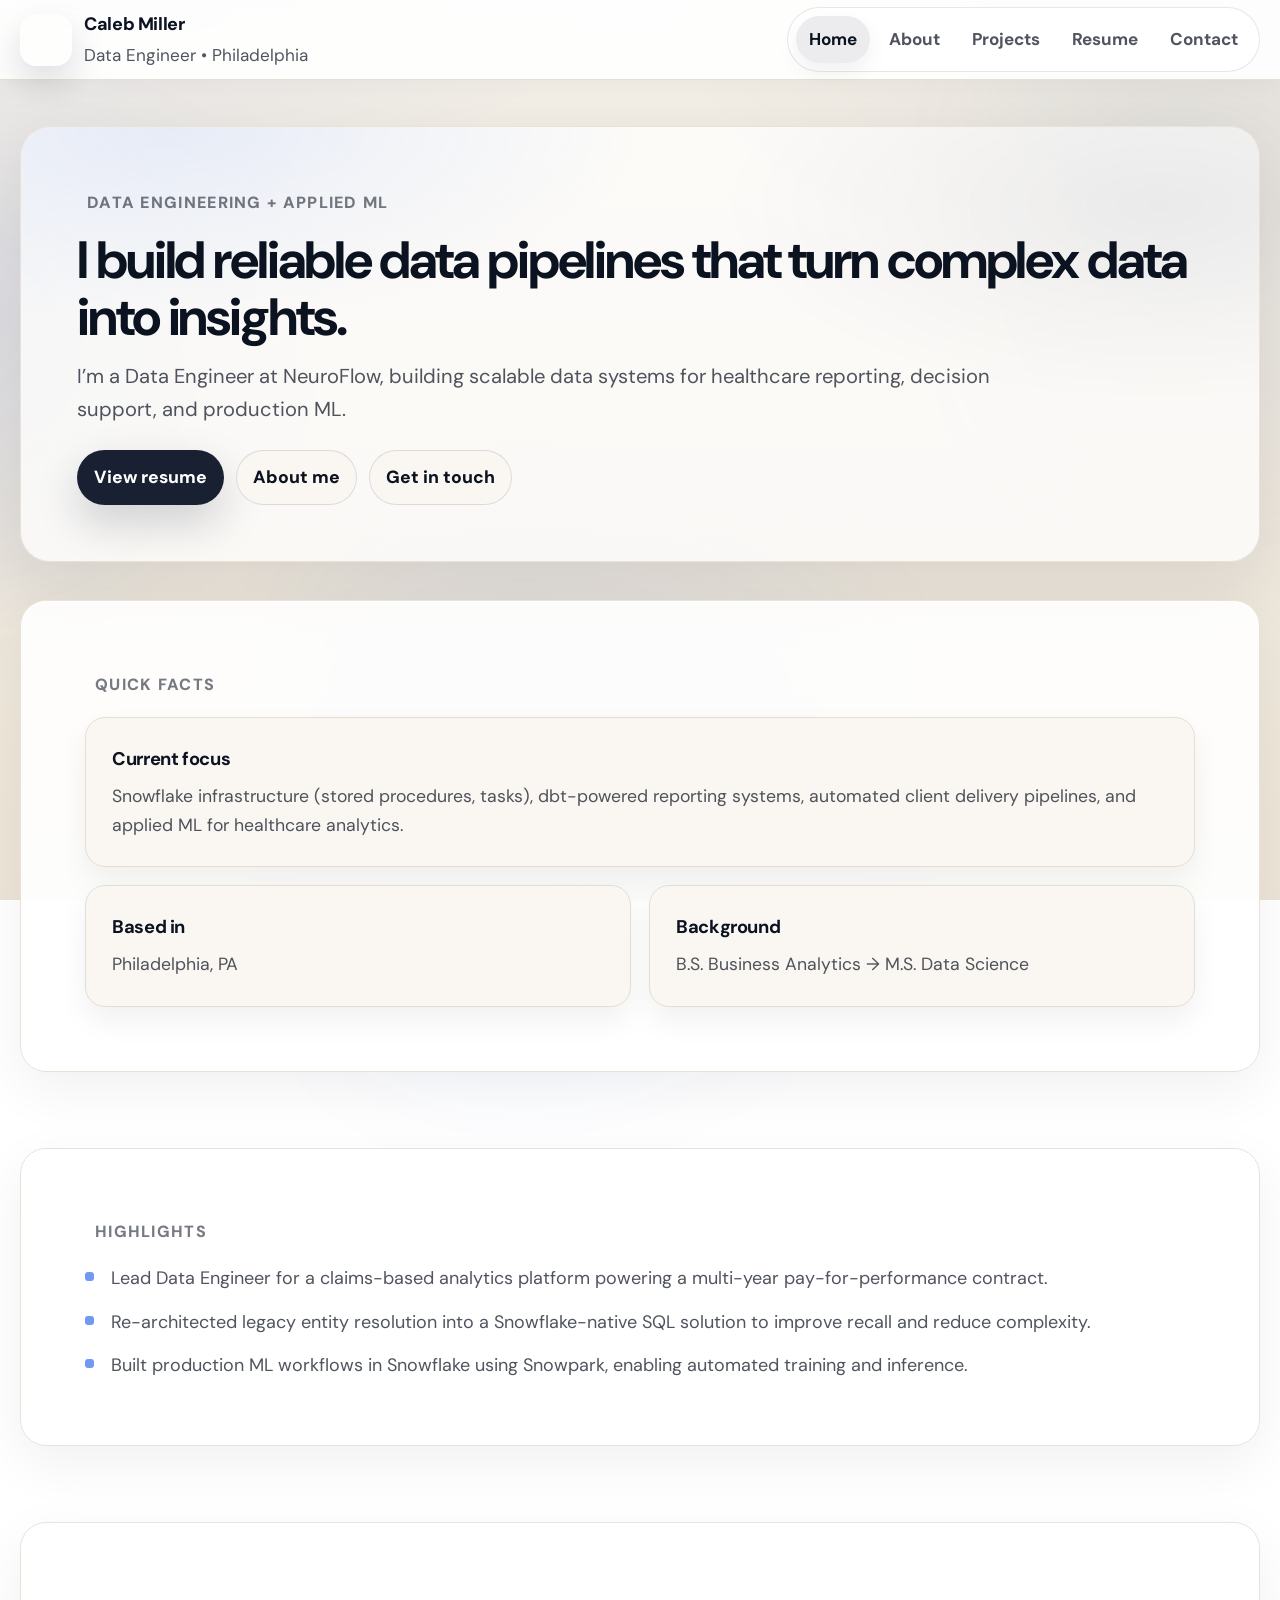
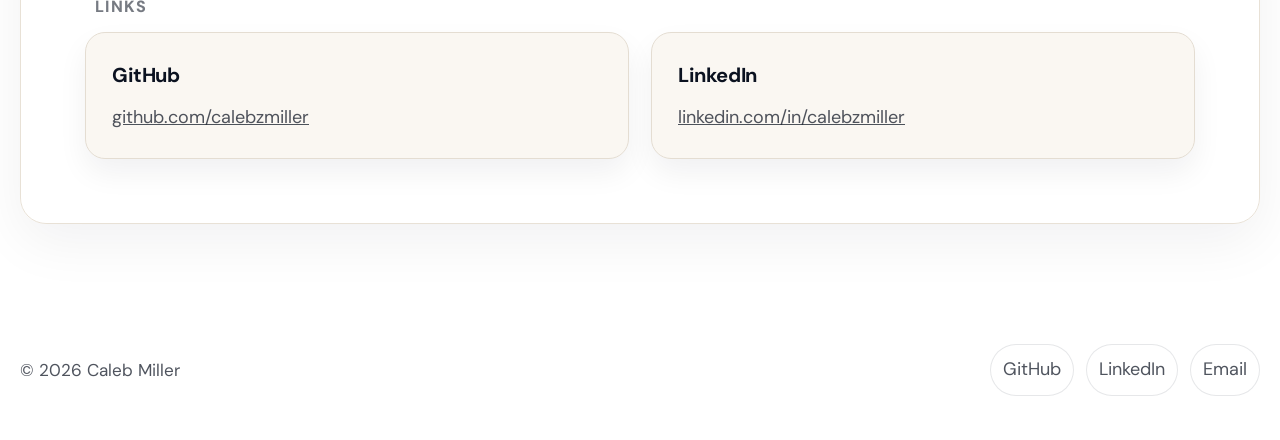
==== commit f0054199: "remove dot from kicker headers" ====
--- a/index.html
+++ b/index.html
@@ -40,7 +40,7 @@
     <section class="hero">
       <div class="hero-grid hero-grid--single">
         <div>
-          <span class="kicker"><span class="dot" aria-hidden="true"></span>Data Engineering + Applied ML</span>
+          <span class="kicker"><span aria-hidden="true"></span>Data Engineering + Applied ML</span>
           <h1 class="h1 hero-title">I build reliable data pipelines that turn complex data into insights.</h1>
           <p class="lede">I’m a Data Engineer at NeuroFlow, building scalable data systems for healthcare reporting, decision support, and production ML.</p>
 
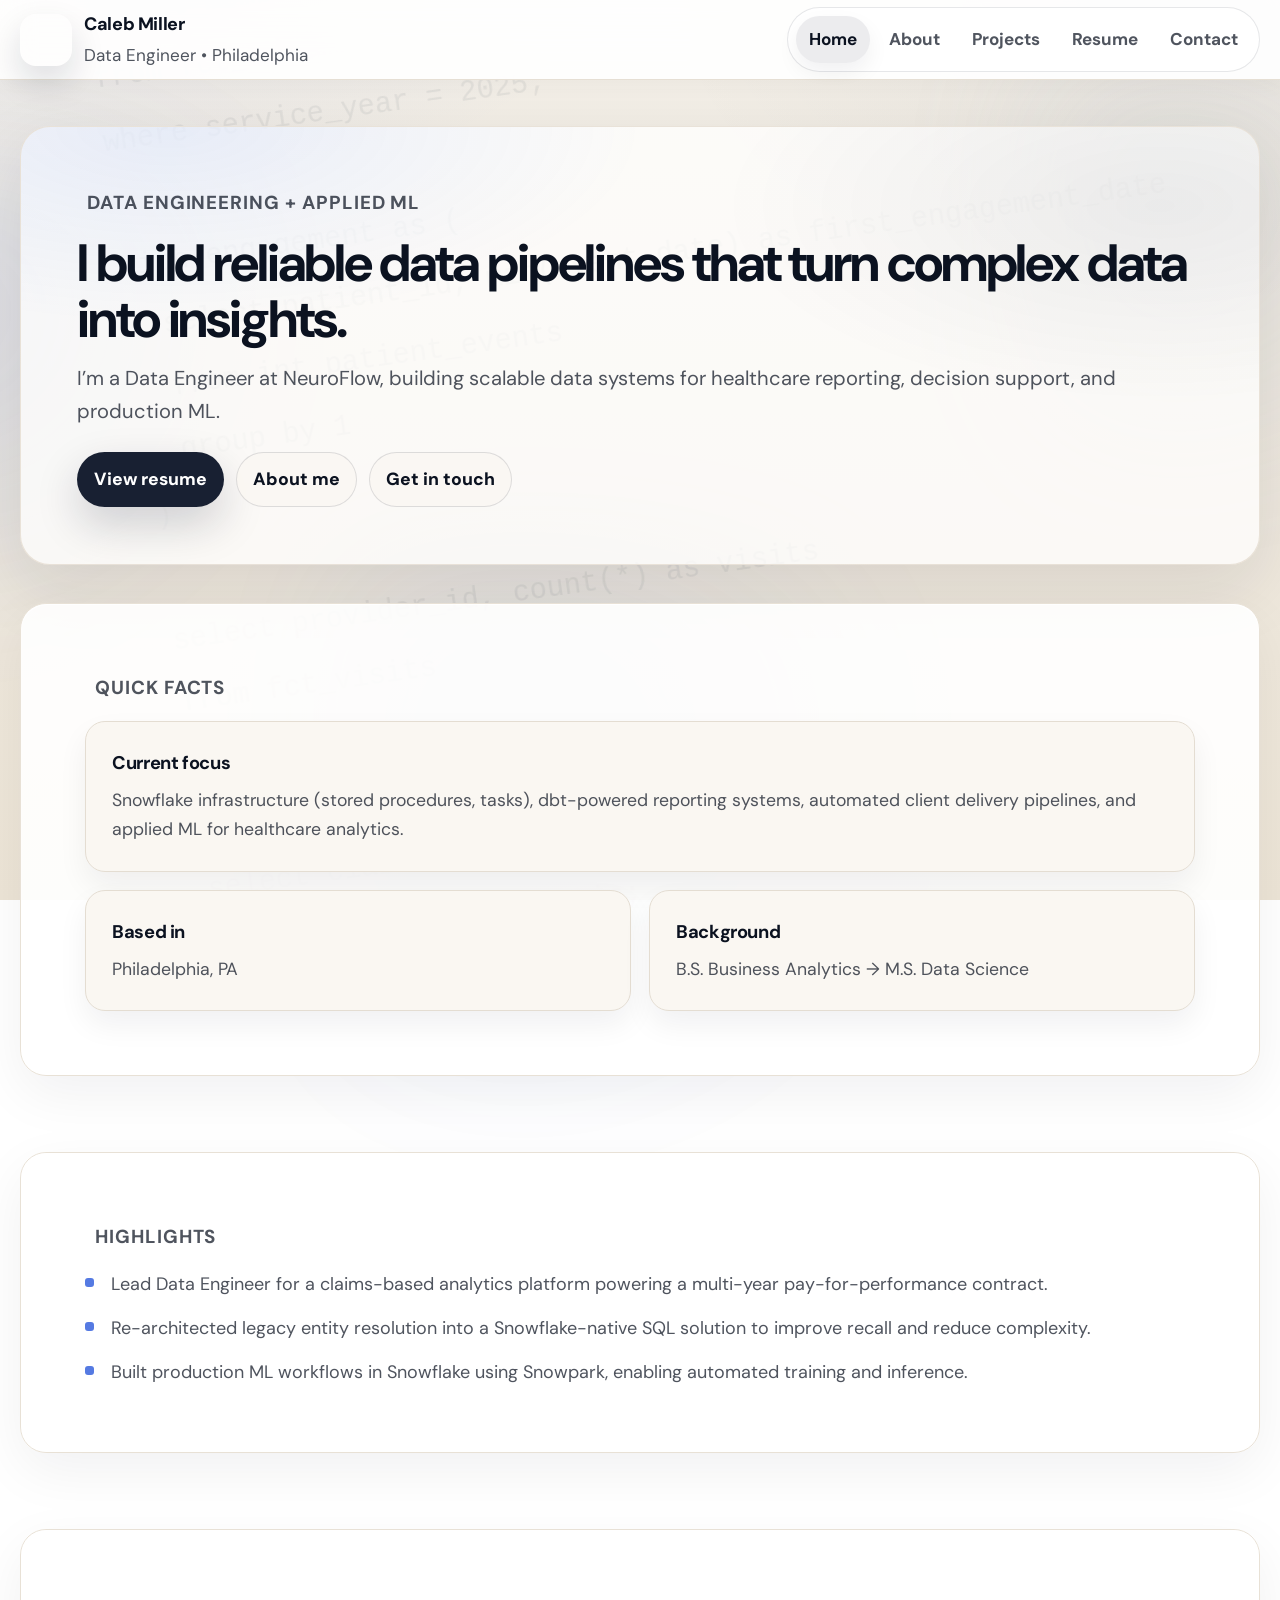
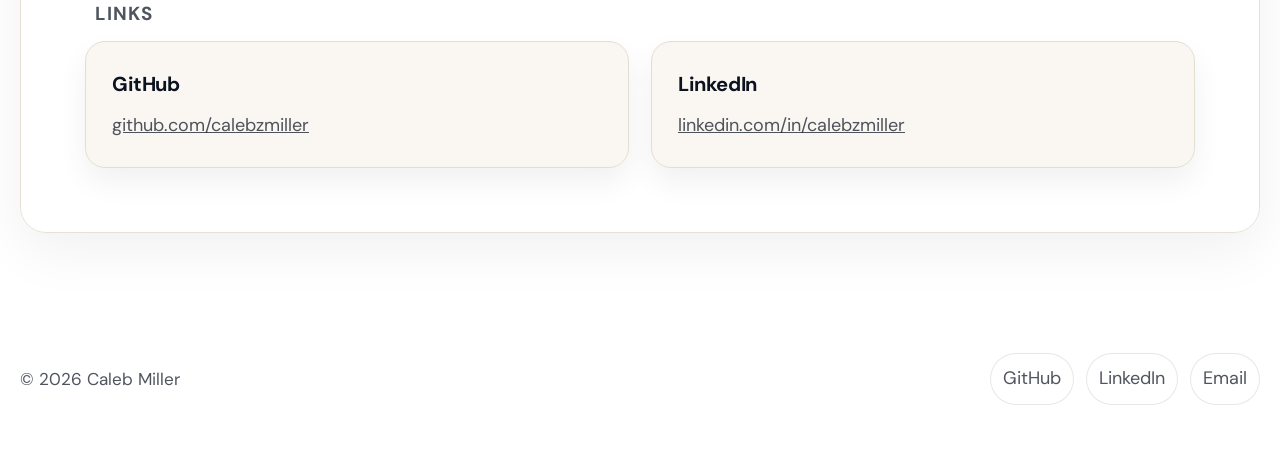
==== commit 86761958: "test cool background" ====
--- a/index.html
+++ b/index.html
@@ -11,6 +11,26 @@
   <link href="https://fonts.googleapis.com/css2?family=DM+Sans:ital,opsz,wght@0,9..40,400;0,9..40,600;0,9..40,700;1,9..40,400&display=swap" rel="stylesheet" />
 </head>
 <body>
+  <div class="bg-sql">
+    <pre>
+    select member_id, claim_date, paid_amount
+    from fct_claims
+    where service_year = 2025;
+
+    with engagement as (
+      select patient_id, min(event_date) as first_engagement_date
+      from int_patient_events
+      group by 1
+    )
+
+    select provider_id, count(*) as visits
+    from fct_visits
+    group by 1;
+
+    select claim_id, dx_code
+    from fct_claim_diagnosis;
+    </pre>
+    </div>
   <a class="skip-link" href="#main">Skip to content</a>
   <div class="bg-blob blob-1" aria-hidden="true"></div>
   <div class="bg-blob blob-2" aria-hidden="true"></div>
--- a/styles.css
+++ b/styles.css
@@ -245,10 +245,10 @@
   display: inline-flex;
   align-items: center;
   gap: 10px;
-  font-size: .9rem;
-  font-weight: 800;
-  letter-spacing: 0.08em;
-  color: var(--muted-2);
+  font-size: clamp(0.98rem, 0.7vw + 0.55rem, 1.08rem);
+  font-weight: 700;
+  letter-spacing: 0.05em;
+  color: var(--muted);
   text-transform: uppercase;
 }
 
@@ -269,7 +269,7 @@
 .lede {
   font-size: 1.12rem;
   color: var(--muted);
-  max-width: 70ch;
+  max-width: none;
   margin: 0;
 }
 
@@ -405,7 +405,7 @@
   width: 9px;
   height: 9px;
   border-radius: 3px;
-  background: rgba(37,99,235,.65);
+  background: rgba(29, 78, 216, 0.75); 
 }
 
 /* Timeline */
@@ -419,7 +419,7 @@
 
 .timeline li {
   position: relative;
-  padding: 20px 22px;
+  padding: 18px 22px;
   border-radius: var(--radius-lg);
   background: var(--card-bg);
   border: 1px solid var(--card-stroke);
@@ -516,7 +516,7 @@
 .mt20 { margin-top: 20px !important; }
 
 /* Prose spacing for long text blocks */
-.prose { max-width: 78ch; }
+.prose { max-width: none; }
 .prose p { margin: 0; color: var(--muted); }
 .prose p + p { margin-top: 14px; }
 
@@ -542,3 +542,26 @@
   .hero { padding: 32px; }
   .section { padding: 28px; }
 }
+
+/* SQL background texture */
+
+.bg-sql {
+  position: fixed;
+  inset: 0;
+  pointer-events: none;
+  z-index: -2; /* behind blobs + content */
+  display: flex;
+  align-items: center;
+  justify-content: center;
+}
+
+.bg-sql pre {
+  font-family: ui-monospace, SFMono-Regular, Menlo, monospace;
+  font-size: 22px;
+  line-height: 2.2;
+  color: #0f172a; /* dark navy */
+  opacity: 0.06;
+  white-space: pre;
+  transform: rotate(-8deg) scale(1.3);
+  filter: blur(0.4px);
+}
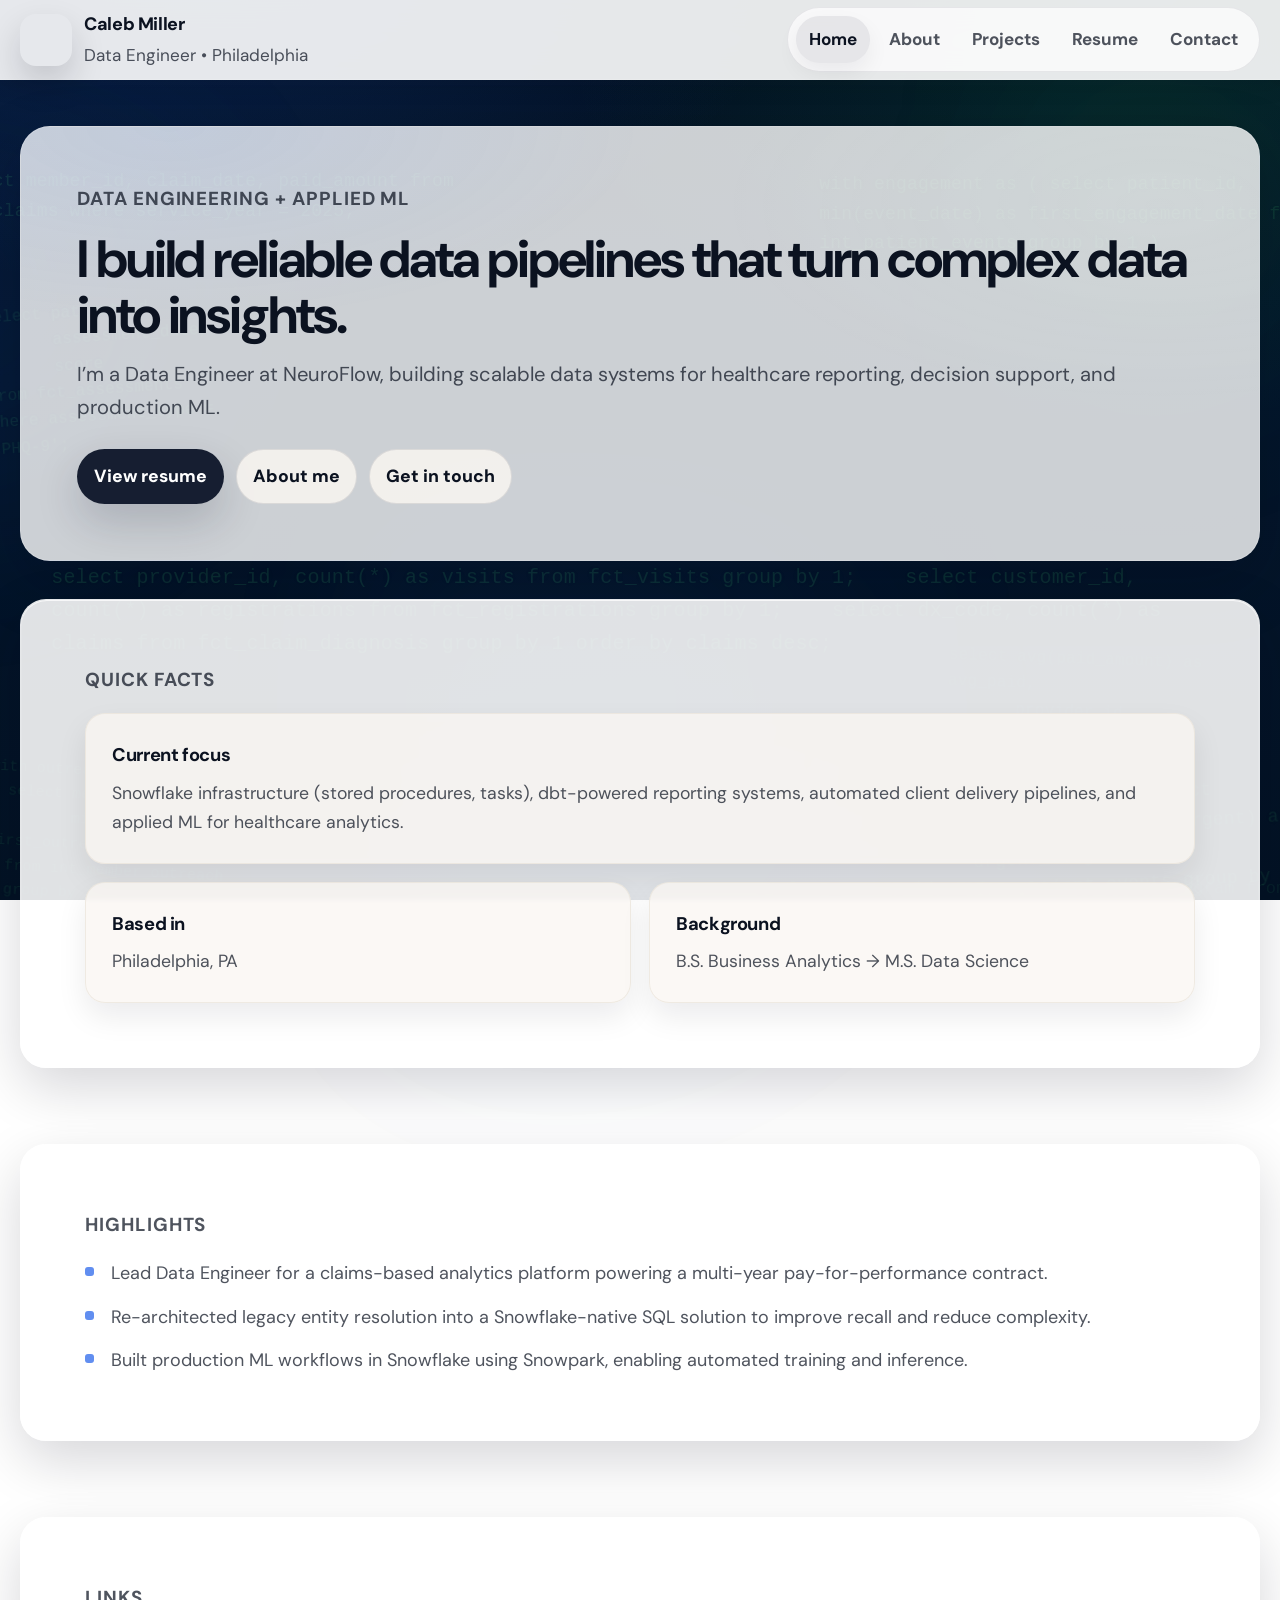
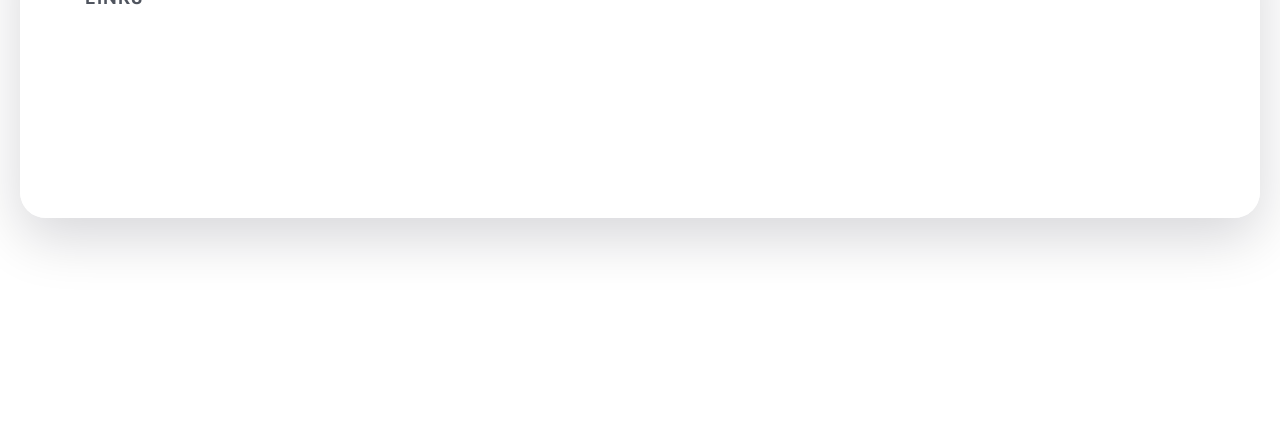
==== commit 551f99e0: "new background design" ====
--- a/index.html
+++ b/index.html
@@ -5,32 +5,58 @@
   <meta name="viewport" content="width=device-width, initial-scale=1" />
   <title>Caleb Miller — Data Engineer</title>
   <meta name="description" content="Caleb Miller — Data Engineer in Philadelphia building Snowflake + dbt data platforms in healthcare." />
-  <link rel="stylesheet" href="./styles.css?v=1" />
+  <link rel="stylesheet" href="./styles.css?v=5" />
   <link rel="preconnect" href="https://fonts.googleapis.com" />
   <link rel="preconnect" href="https://fonts.gstatic.com" crossorigin />
   <link href="https://fonts.googleapis.com/css2?family=DM+Sans:ital,opsz,wght@0,9..40,400;0,9..40,600;0,9..40,700;1,9..40,400&display=swap" rel="stylesheet" />
 </head>
 <body>
-  <div class="bg-sql">
-    <pre>
-    select member_id, claim_date, paid_amount
-    from fct_claims
-    where service_year = 2025;
+  <div class="bg-sql-layer" aria-hidden="true">
+    <div class="sql-piece sql-piece-1">
+      <pre>select member_id, claim_date, paid_amount from fct_claims where service_year = 2025;</pre>
+    </div>
 
-    with engagement as (
-      select patient_id, min(event_date) as first_engagement_date
-      from int_patient_events
-      group by 1
-    )
+    <div class="sql-piece sql-piece-2">
+      <pre>with engagement as ( select patient_id, min(event_date) as first_engagement_date from int_patient_events group by 1 )</pre>
+    </div>
 
-    select provider_id, count(*) as visits
-    from fct_visits
-    group by 1;
+    <div class="sql-piece sql-piece-3">
+      <pre>select patient_id,
+       assessment_date,
+       score
+from fct_assessments
+where assessment_type = 'PHQ-9';</pre>
+    </div>
 
-    select claim_id, dx_code
-    from fct_claim_diagnosis;
-    </pre>
+    <div class="sql-piece sql-piece-4">
+      <pre>select provider_id, count(*) as visits from fct_visits group by 1;    select customer_id, count(*) as registrations from fct_registrations group by 1;    select dx_code, count(*) as claims from fct_claim_diagnosis group by 1 order by claims desc;</pre>
     </div>
+
+    <div class="sql-piece sql-piece-5">
+      <pre>with outreach as (
+  select member_id,
+         min(sent_at) as first_outreach
+  from int_member_outreach
+  group by 1
+)</pre>
+    </div>
+
+    <div class="sql-piece sql-piece-6">
+      <pre>with flags as ( select patient_id, max(is_urgent) as urgent_flag from int_patient_events group by 1 ) select * from flags;</pre>
+    </div>
+
+    <div class="sql-piece sql-piece-7">
+      <pre>select avg(paid_amount) as avg_paid,
+       provider_id
+from fct_claims
+group by 2;</pre>
+    </div>
+
+    <div class="sql-piece sql-piece-8">
+      <pre>select member_id, referral_date, care_program from int_member_referrals where is_active = 1;</pre>
+    </div>
+  </div>
+
   <a class="skip-link" href="#main">Skip to content</a>
   <div class="bg-blob blob-1" aria-hidden="true"></div>
   <div class="bg-blob blob-2" aria-hidden="true"></div>
@@ -60,7 +86,7 @@
     <section class="hero">
       <div class="hero-grid hero-grid--single">
         <div>
-          <span class="kicker"><span aria-hidden="true"></span>Data Engineering + Applied ML</span>
+          <span class="kicker">Data Engineering + Applied ML</span>
           <h1 class="h1 hero-title">I build reliable data pipelines that turn complex data into insights.</h1>
           <p class="lede">I’m a Data Engineer at NeuroFlow, building scalable data systems for healthcare reporting, decision support, and production ML.</p>
 
@@ -74,7 +100,7 @@
     </section>
 
     <section class="section">
-      <span class="kicker"><span aria-hidden="true"></span>Quick facts</span>
+      <span class="kicker">Quick facts</span>
       <div class="grid facts">
         <div class="card fact" style="grid-column: span 12;">
           <h3>Current focus</h3>
@@ -92,7 +118,7 @@
     </section>
 
     <section class="section">
-      <span class="kicker"><span aria-hidden="true"></span>Highlights</span>
+      <span class="kicker">Highlights</span>
       <ul class="list">
         <li><span class="bullet" aria-hidden="true"></span><span>Lead Data Engineer for a claims-based analytics platform powering a multi-year pay-for-performance contract.</span></li>
         <li><span class="bullet" aria-hidden="true"></span><span>Re-architected legacy entity resolution into a Snowflake-native SQL solution to improve recall and reduce complexity.</span></li>
@@ -101,7 +127,7 @@
     </section>
 
     <section class="section">
-      <span class="kicker"><span aria-hidden="true"></span>Links</span>
+      <span class="kicker">Links</span>
       <div class="grid mt12">
         <div class="card">
           <h3>GitHub</h3>
@@ -126,4 +152,4 @@
     </div>
   </footer>
 </body>
-</html>
+</html>
--- a/styles.css
+++ b/styles.css
@@ -1,6 +1,5 @@
 /* =========================================================
-   Caleb Miller — Clean Glass (HTML/CSS only)
-   White-first, spacious, modern.
+   Caleb Miller — Dark background + light cards + composed SQL
    ========================================================= */
 
 /* Reset */
@@ -11,10 +10,8 @@
 a { color: inherit; }
 
 :root {
-  /* Typography */
   --font: "DM Sans", system-ui, -apple-system, Segoe UI, Roboto, Helvetica, Arial, sans-serif;
 
-  /* Layout */
   --container: 1320px;
   --nav-height: 80px;
 
@@ -23,36 +20,27 @@
   --radius-md: 16px;
   --radius-sm: 12px;
 
-  /* Shadows */
-  --shadow-soft: 0 24px 70px rgba(15, 23, 42, .10);
-  --shadow-card: 0 18px 42px rgba(15, 23, 42, .07);
-
-  /* Glass */
-  --glass-bg: rgba(255, 255, 255, 0.74);
-  --glass-stroke: rgba(232, 225, 214, 0.95);
+  --shadow-soft: 0 24px 70px rgba(2, 6, 23, .26);
+  --shadow-card: 0 18px 42px rgba(2, 6, 23, .12);
+
+  --glass-bg: rgba(255, 255, 255, 0.82);
+  --glass-stroke: rgba(255, 255, 255, 0.18);
   --glass-shadow: var(--shadow-soft);
 
-  /* Surfaces */
-  --surface-bg: rgba(255, 255, 255, 0.90);
-  --surface-stroke: #e8e1d6;
-  --card-bg: #faf7f2;
-  --card-stroke: #e4ddd2;
-
-  /* White-first palette */
-  --bg0: #f3efe8;
-  --bg1: #ece4d6;
+  --surface-bg: rgba(255, 255, 255, 0.88);
+  --surface-stroke: rgba(255, 255, 255, 0.14);
+  --card-bg: rgba(250, 247, 242, 0.86);
+  --card-stroke: rgba(228, 221, 210, 0.62);
+
   --text: #0b1220;
   --muted: rgba(11, 18, 32, 0.72);
   --muted-2: rgba(11, 18, 32, 0.56);
 
-  /* Accent (subtle, professional) */
-  --accent: #0f172a;   /* navy */
-  --accent-2: #1d4ed8; /* blue */
+  --accent: #0f172a;
+  --accent-2: #1d4ed8;
 
   --focus: rgba(37, 99, 235, .18);
 }
-
-
 
 html {
   font-family: var(--font);
@@ -60,10 +48,10 @@
   line-height: 1.65;
   color: var(--text);
   background:
-    radial-gradient(900px 560px at 12% -14%, rgba(29,78,216,.09), transparent 58%),
-    radial-gradient(860px 520px at 92% 0%, rgba(15,23,42,.05), transparent 60%),
-    radial-gradient(820px 520px at 48% 118%, rgba(180, 154, 106, .14), transparent 58%),
-    linear-gradient(180deg, var(--bg0), var(--bg1));
+    radial-gradient(1200px 700px at 14% -10%, rgba(37,99,235,.24), transparent 54%),
+    radial-gradient(1000px 700px at 88% 4%, rgba(34,197,94,.12), transparent 56%),
+    radial-gradient(900px 720px at 50% 118%, rgba(29,78,216,.14), transparent 60%),
+    linear-gradient(180deg, #031021 0%, #04162c 42%, #031224 100%);
   background-attachment: fixed;
 }
 
@@ -81,43 +69,199 @@
   z-index: 999;
   padding: 10px 12px;
   border-radius: 12px;
-  background: var(--glass-bg);
-  border: 1px solid var(--glass-stroke);
-}
-.skip-link:focus { left: 12px; }
-
-/* Decorative blobs (CSS only, very subtle) */
+  background: rgba(255,255,255,.9);
+  border: 1px solid rgba(255,255,255,.2);
+}
+
+.skip-link:focus {
+  left: 12px;
+}
+
+/* SQL composition layer */
+.bg-sql-layer {
+  position: fixed;
+  inset: 0;
+  pointer-events: none;
+  z-index: -3;
+  overflow: hidden;
+}
+
+.sql-piece {
+  position: absolute;
+  font-family: ui-monospace, SFMono-Regular, Menlo, Monaco, Consolas, monospace;
+  color: rgba(74, 222, 128, 0.16);
+  text-shadow: 0 0 10px rgba(34,197,94,.08);
+  letter-spacing: 0.01em;
+  filter: blur(0.18px);
+  user-select: none;
+  white-space: pre-wrap;
+  line-height: 1.65;
+}
+
+.sql-piece pre {
+  margin: 0;
+  white-space: pre-wrap;
+}
+
+/* top-left fragment */
+.sql-piece-1 {
+  top: 12%;
+  left: -4%;
+  width: 42vw;
+  font-size: 18px;
+  opacity: 0.78;
+  animation: driftPiece1 48s ease-in-out infinite;
+}
+
+/* top-right strip */
+.sql-piece-2 {
+  top: 12.3%;
+  right: -8%;
+  width: 44vw;
+  font-size: 18px;
+  opacity: 0.72;
+  animation: driftPiece2 54s ease-in-out infinite;
+}
+
+/* left multiline by hero */
+.sql-piece-3 {
+  top: 27%;
+  left: -1%;
+  width: 22vw;
+  font-size: 16px;
+  opacity: 0.70;
+  transform: rotate(-4deg);
+  animation: driftPiece3 58s ease-in-out infinite;
+}
+
+/* strongest band between hero and quick facts */
+.sql-piece-4 {
+  top: 55%;
+  left: 4%;
+  width: 92vw;
+  font-size: 20px;
+  opacity: 0.82;
+  animation: driftPiece4 64s ease-in-out infinite;
+}
+
+/* lower-left support */
+.sql-piece-5 {
+  top: 79%;
+  left: -1%;
+  width: 20vw;
+  font-size: 15px;
+  opacity: 0.58;
+  transform: rotate(3deg);
+  animation: driftPiece5 60s ease-in-out infinite;
+}
+
+/* lower-right cropped fragment behind / beside cards */
+.sql-piece-6 {
+  top: 80%;
+  right: -4%;
+  width: 28vw;
+  font-size: 18px;
+  opacity: 0.60;
+  transform: rotate(-3deg);
+  animation: driftPiece6 56s ease-in-out infinite;
+}
+
+/* additional right-side fill */
+.sql-piece-7 {
+  top: 66%;
+  right: 2%;
+  width: 24vw;
+  font-size: 16px;
+  opacity: 0.34;
+  transform: rotate(2deg);
+  animation: driftPiece7 62s ease-in-out infinite;
+}
+
+/* bottom-right long strip to fill blank space */
+.sql-piece-8 {
+  top: 91%;
+  right: -6%;
+  width: 46vw;
+  font-size: 17px;
+  opacity: 0.42;
+  animation: driftPiece8 68s ease-in-out infinite;
+}
+
+@keyframes driftPiece1 {
+  0%, 100% { transform: translateX(0); }
+  50% { transform: translateX(16px); }
+}
+
+@keyframes driftPiece2 {
+  0%, 100% { transform: translateX(0); }
+  50% { transform: translateX(-14px); }
+}
+
+@keyframes driftPiece3 {
+  0%, 100% { transform: rotate(-4deg) translateX(0); }
+  50% { transform: rotate(-4deg) translateX(10px); }
+}
+
+@keyframes driftPiece4 {
+  0%, 100% { transform: translateX(0); }
+  50% { transform: translateX(10px); }
+}
+
+@keyframes driftPiece5 {
+  0%, 100% { transform: rotate(3deg) translateX(0); }
+  50% { transform: rotate(3deg) translateX(-8px); }
+}
+
+@keyframes driftPiece6 {
+  0%, 100% { transform: rotate(-3deg) translateX(0); }
+  50% { transform: rotate(-3deg) translateX(10px); }
+}
+
+@keyframes driftPiece7 {
+  0%, 100% { transform: rotate(2deg) translateX(0); }
+  50% { transform: rotate(2deg) translateX(-8px); }
+}
+
+@keyframes driftPiece8 {
+  0%, 100% { transform: translateX(0); }
+  50% { transform: translateX(12px); }
+}
+
+/* ambient glow blobs */
 .bg-blob {
   position: fixed;
   width: 560px;
   height: 560px;
-  filter: blur(70px);
-  opacity: .22;
+  filter: blur(80px);
+  opacity: .34;
   pointer-events: none;
-  z-index: -1;
+  z-index: -2;
   transform: translate3d(0,0,0);
-  animation: floaty 16s ease-in-out infinite;
-}
+  animation: floaty 18s ease-in-out infinite;
+}
+
 .bg-blob.blob-1 {
   left: -220px;
-  top: 140px;
-  background: radial-gradient(circle at 30% 30%, rgba(37,99,235,.55), transparent 62%);
-}
+  top: 110px;
+  background: radial-gradient(circle at 30% 30%, rgba(37,99,235,.34), transparent 62%);
+}
+
 .bg-blob.blob-2 {
   right: -260px;
-  top: 40px;
-  width: 520px;
-  height: 520px;
-  background: radial-gradient(circle at 30% 30%, rgba(148,163,184,.65), transparent 62%);
-  animation-duration: 18s;
-}
+  top: 20px;
+  width: 560px;
+  height: 560px;
+  background: radial-gradient(circle at 30% 30%, rgba(34,197,94,.14), transparent 62%);
+  animation-duration: 21s;
+}
+
 .bg-blob.blob-3 {
-  left: 25%;
-  bottom: -320px;
-  width: 680px;
-  height: 680px;
-  background: radial-gradient(circle at 30% 30%, rgba(37,99,235,.38), transparent 62%);
-  animation-duration: 20s;
+  left: 26%;
+  bottom: -340px;
+  width: 760px;
+  height: 760px;
+  background: radial-gradient(circle at 30% 30%, rgba(59,130,246,.16), transparent 62%);
+  animation-duration: 23s;
 }
 
 @keyframes floaty {
@@ -135,12 +279,11 @@
   align-items: center;
   backdrop-filter: blur(16px);
   -webkit-backdrop-filter: blur(16px);
-  background: rgba(255, 255, 255, 0.92);
-  border-bottom: 1px solid #e6dfd4;
-  box-shadow: 0 6px 20px rgba(0, 0, 0, 0.03);
+  background: rgba(255, 255, 255, 0.90);
+  border-bottom: 1px solid rgba(255,255,255,.12);
+  box-shadow: 0 6px 20px rgba(2, 6, 23, 0.10);
   padding: 1.25rem 0;
 }
-
 
 .nav-inner {
   width: min(var(--container), calc(100% - 40px));
@@ -163,11 +306,15 @@
   height: 52px;
   border-radius: 16px;
   overflow: hidden;
-  background: url("./photos/headshot_for_header.jpg") center/cover no-repeat; 
-  box-shadow: 0 16px 34px rgba(15,23,42,.14);
-}
-
-.brand .name { font-weight: 750; letter-spacing: -0.02em; }
+  background: url("./photos/headshot_for_header.jpg") center/cover no-repeat;
+  box-shadow: 0 16px 34px rgba(2,6,23,.16);
+}
+
+.brand .name {
+  font-weight: 750;
+  letter-spacing: -0.02em;
+}
+
 .brand .role {
   display: block;
   font-size: .95rem;
@@ -182,9 +329,8 @@
   padding: 8px;
   border-radius: 999px;
   background: rgba(255,255,255,.70);
-  border: 1px solid rgba(15,23,42,.10);
-}
-
+  border: 1px solid rgba(15,23,42,.08);
+}
 
 .nav-links a {
   text-decoration: none;
@@ -202,11 +348,10 @@
 }
 
 .nav-links a.active {
-  color: #0b1220; /* slightly darker + crisper */
-  background: rgba(15,23,42,.08); /* a touch stronger */
+  color: #0b1220;
+  background: rgba(15,23,42,.08);
   box-shadow: 0 10px 22px rgba(15,23,42,.06);
 }
-
 
 /* Main layout */
 main {
@@ -219,28 +364,34 @@
   padding: clamp(44px, 5vw, 64px);
   border-radius: var(--radius-xl);
   background: var(--surface-bg);
-  border: 1px solid var(--surface-stroke);
-  box-shadow: 0 18px 55px rgba(15, 23, 42, .06);
-}
-
-.section + .section { margin-top: 76px; }
-
-
-.section{
+  border: 1px solid rgba(255,255,255,.14);
+  box-shadow: 0 20px 55px rgba(2, 6, 23, .16);
+}
+
+.section + .section {
+  margin-top: 76px;
+}
+
+.section {
   position: relative;
   overflow: hidden;
 }
-.section::before{
-  content:"";
-  position:absolute;
-  inset:0;
+
+.section::before {
+  content: "";
+  position: absolute;
+  inset: 0;
   border-radius: inherit;
-  pointer-events:none;
-  box-shadow: inset 0 1px 0 rgba(255,255,255,.75), inset 0 0 0 1px rgba(255,255,255,.20);
-}
-.section > *{
+  pointer-events: none;
+  box-shadow:
+    inset 0 1px 0 rgba(255,255,255,.72),
+    inset 0 0 0 1px rgba(255,255,255,.08);
+}
+
+.section > * {
   position: relative;
 }
+
 .kicker {
   display: inline-flex;
   align-items: center;
@@ -252,13 +403,6 @@
   text-transform: uppercase;
 }
 
-.kicker .dot {
-  width: 9px;
-  height: 9px;
-  border-radius: 999px;
-  background: radial-gradient(circle at 30% 30%, var(--accent-2), var(--accent));
-}
-
 .h1 {
   font-size: clamp(2.1rem, 4.6vw, 3.6rem);
   line-height: 1.08;
@@ -279,11 +423,11 @@
   padding: 56px;
   border-radius: calc(var(--radius-xl) + 4px);
   background:
-    radial-gradient(820px 340px at 12% 0%, rgba(37,99,235,.09), transparent 58%),
-    radial-gradient(760px 340px at 92% 18%, rgba(15,23,42,.06), transparent 58%),
-    var(--glass-bg);
-  border: 1px solid var(--glass-stroke);
-  box-shadow: var(--glass-shadow);
+    radial-gradient(820px 340px at 12% 0%, rgba(59,130,246,.08), transparent 58%),
+    radial-gradient(760px 340px at 92% 18%, rgba(255,255,255,.06), transparent 58%),
+    rgba(255,255,255,.80);
+  border: 1px solid rgba(255,255,255,.16);
+  box-shadow: 0 22px 65px rgba(2, 6, 23, .18);
   overflow: hidden;
   position: relative;
 }
@@ -295,13 +439,13 @@
   align-items: center;
 }
 
+.hero-grid--single {
+  grid-template-columns: 1fr;
+  max-width: none;
+}
+
 .hero-title {
   font-size: clamp(1.9rem, 4.1vw, 3.1rem);
-}
-
-@media (max-width: 920px) {
-  .hero { padding: 44px; }
-  .hero-grid { grid-template-columns: 1fr; gap: 26px; }
 }
 
 .hero .actions {
@@ -347,13 +491,14 @@
 }
 
 .btn.ghost {
-  background: rgba(250,247,242,.92);
+  background: rgba(250,247,242,.82);
   color: var(--text);
-  border-color: rgba(15,23,42,.12);
-}
-
-
-.btn.ghost:hover { transform: translateY(-1px); }
+  border-color: rgba(15,23,42,.10);
+}
+
+.btn.ghost:hover {
+  transform: translateY(-1px);
+}
 
 /* Cards */
 .grid {
@@ -366,21 +511,22 @@
   grid-column: span 6;
   padding: 26px;
   border-radius: var(--radius-lg);
-  background: var(--card-bg);
-  border: 1px solid var(--card-stroke);
-  box-shadow: 0 14px 30px rgba(15, 23, 42, .06);
-}
-
+  background: rgba(250, 247, 242, 0.78);
+  border: 1px solid rgba(228, 221, 210, 0.52);
+  box-shadow: 0 14px 30px rgba(2, 6, 23, .08);
+  backdrop-filter: blur(2px);
+  -webkit-backdrop-filter: blur(2px);
+}
 
 .card h3 {
   margin: 0 0 10px;
   font-size: 1.12rem;
   letter-spacing: -0.02em;
 }
-.card p { margin: 0; color: var(--muted); }
-
-@media (max-width: 920px) {
-  .card { grid-column: span 12; }
+
+.card p {
+  margin: 0;
+  color: var(--muted);
 }
 
 /* Lists */
@@ -405,7 +551,7 @@
   width: 9px;
   height: 9px;
   border-radius: 3px;
-  background: rgba(29, 78, 216, 0.75); 
+  background: rgba(37,99,235,.72);
 }
 
 /* Timeline */
@@ -421,10 +567,9 @@
   position: relative;
   padding: 18px 22px;
   border-radius: var(--radius-lg);
-  background: var(--card-bg);
-  border: 1px solid var(--card-stroke);
-}
-
+  background: rgba(250, 247, 242, 0.80);
+  border: 1px solid rgba(228, 221, 210, 0.52);
+}
 
 .timeline .top {
   display: flex;
@@ -433,17 +578,25 @@
   justify-content: space-between;
   gap: 10px;
 }
-.timeline .title { font-weight: 850; letter-spacing: -0.02em; }
-.timeline .meta { color: var(--muted-2); font-size: .98rem; }
+
+.timeline .title {
+  font-weight: 850;
+  letter-spacing: -0.02em;
+}
+
+.timeline .meta {
+  color: var(--muted-2);
+  font-size: .98rem;
+}
 
 /* Resume embed */
 .pdf {
   width: 100%;
   height: min(78vh, 880px);
   border-radius: var(--radius-xl);
-  border: 1px solid var(--card-stroke);
+  border: 1px solid rgba(228, 221, 210, 0.52);
   overflow: hidden;
-  background: var(--card-bg);
+  background: rgba(250, 247, 242, 0.80);
 }
 
 /* Contact form */
@@ -453,8 +606,15 @@
   max-width: 720px;
 }
 
-.field { display: grid; gap: 7px; }
-label { font-weight: 800; font-size: .98rem; }
+.field {
+  display: grid;
+  gap: 7px;
+}
+
+label {
+  font-weight: 800;
+  font-size: .98rem;
+}
 
 input, textarea {
   font: inherit;
@@ -466,18 +626,20 @@
   outline: none;
 }
 
-
 input:focus, textarea:focus {
   border-color: rgba(37,99,235,.55);
   box-shadow: 0 0 0 5px var(--focus);
 }
 
-.helper { color: var(--muted); font-size: .98rem; }
+.helper {
+  color: var(--muted);
+  font-size: .98rem;
+}
 
 /* Footer */
 .site-footer {
   padding: 34px 0 44px;
-  color: var(--muted);
+  color: rgba(255,255,255,.78);
 }
 
 .footer-inner {
@@ -499,13 +661,17 @@
   text-decoration: none;
   padding: 10px 12px;
   border-radius: 999px;
-  background: rgba(255,255,255,.62);
-  border: 1px solid rgba(15,23,42,.10);
-  transition: transform .15s ease, background .15s ease;
-}
-
-
-.social a:hover { transform: translateY(-1px); background: rgba(37,99,235,.08); }
+  background: rgba(255,255,255,.08);
+  border: 1px solid rgba(255,255,255,.12);
+  color: rgba(255,255,255,.88);
+  transition: transform .15s ease, background .15s ease, border-color .15s ease;
+}
+
+.social a:hover {
+  transform: translateY(-1px);
+  background: rgba(255,255,255,.12);
+  border-color: rgba(255,255,255,.18);
+}
 
 /* Small utilities */
 .small { font-size: .95rem; }
@@ -515,53 +681,140 @@
 .mt16 { margin-top: 16px !important; }
 .mt20 { margin-top: 20px !important; }
 
-/* Prose spacing for long text blocks */
-.prose { max-width: none; }
-.prose p { margin: 0; color: var(--muted); }
-.prose p + p { margin-top: 14px; }
-
-
-main > section + section { margin-top: 38px; }
-
-.hero-grid--single {
-  grid-template-columns: 1fr;
+/* Prose */
+.prose {
   max-width: none;
 }
 
-.facts { margin-top: 18px; gap: 18px; }
-.fact h3 { font-size: 1.02rem; margin-bottom: 8px; }
-.fact p { font-size: 0.98rem; }
+.prose p {
+  margin: 0;
+  color: var(--muted);
+}
+
+.prose p + p {
+  margin-top: 14px;
+}
+
+main > section + section {
+  margin-top: 38px;
+}
+
+.facts {
+  margin-top: 18px;
+  gap: 18px;
+}
+
+.fact h3 {
+  font-size: 1.02rem;
+  margin-bottom: 8px;
+}
+
+.fact p {
+  font-size: 0.98rem;
+}
+
+@media (max-width: 920px) {
+  .hero {
+    padding: 44px;
+  }
+
+  .hero-grid {
+    grid-template-columns: 1fr;
+    gap: 26px;
+  }
+
+  .card {
+    grid-column: span 12;
+  }
+
+  .sql-piece-3,
+  .sql-piece-5,
+  .sql-piece-7 {
+    display: none;
+  }
+
+  .sql-piece-1 {
+    top: 10%;
+    width: 56vw;
+  }
+
+  .sql-piece-2 {
+    top: 13%;
+    width: 52vw;
+  }
+
+  .sql-piece-4 {
+    top: 56%;
+    width: 96vw;
+    left: 2%;
+    font-size: 17px;
+  }
+
+  .sql-piece-6 {
+    top: 82%;
+    width: 34vw;
+  }
+
+  .sql-piece-8 {
+    top: 92%;
+    width: 54vw;
+  }
+}
 
 @media (max-width: 820px) {
-  main { margin: 32px auto 72px; }
-  .hero { padding: 44px; }
-  .section { padding: 40px; }
-  main > section + section { margin-top: 28px; }
-}
+  main {
+    margin: 32px auto 72px;
+  }
+
+  .hero {
+    padding: 44px;
+  }
+
+  .section {
+    padding: 40px;
+  }
+
+  main > section + section {
+    margin-top: 28px;
+  }
+
+  .sql-piece {
+    font-size: 15px;
+  }
+
+  .sql-piece-1,
+  .sql-piece-2,
+  .sql-piece-4 {
+    opacity: 0.62;
+  }
+
+  .sql-piece-6,
+  .sql-piece-8 {
+    opacity: 0.34;
+  }
+}
+
 @media (max-width: 520px) {
-  .hero { padding: 32px; }
-  .section { padding: 28px; }
-}
-
-/* SQL background texture */
-
-.bg-sql {
-  position: fixed;
-  inset: 0;
-  pointer-events: none;
-  z-index: -2; /* behind blobs + content */
-  display: flex;
-  align-items: center;
-  justify-content: center;
-}
-
-.bg-sql pre {
-  font-family: ui-monospace, SFMono-Regular, Menlo, monospace;
-  font-size: 22px;
-  line-height: 2.2;
-  color: #0f172a; /* dark navy */
-  opacity: 0.06;
-  white-space: pre;
-  transform: rotate(-8deg) scale(1.3);
-  filter: blur(0.4px);
+  .hero {
+    padding: 32px;
+  }
+
+  .section {
+    padding: 28px;
+  }
+
+  .sql-piece-1,
+  .sql-piece-2,
+  .sql-piece-6,
+  .sql-piece-8 {
+    display: none;
+  }
+
+  .sql-piece-4 {
+    top: 58%;
+    width: 110vw;
+    left: -5%;
+    font-size: 13px;
+    opacity: 0.42;
+  }
 }
